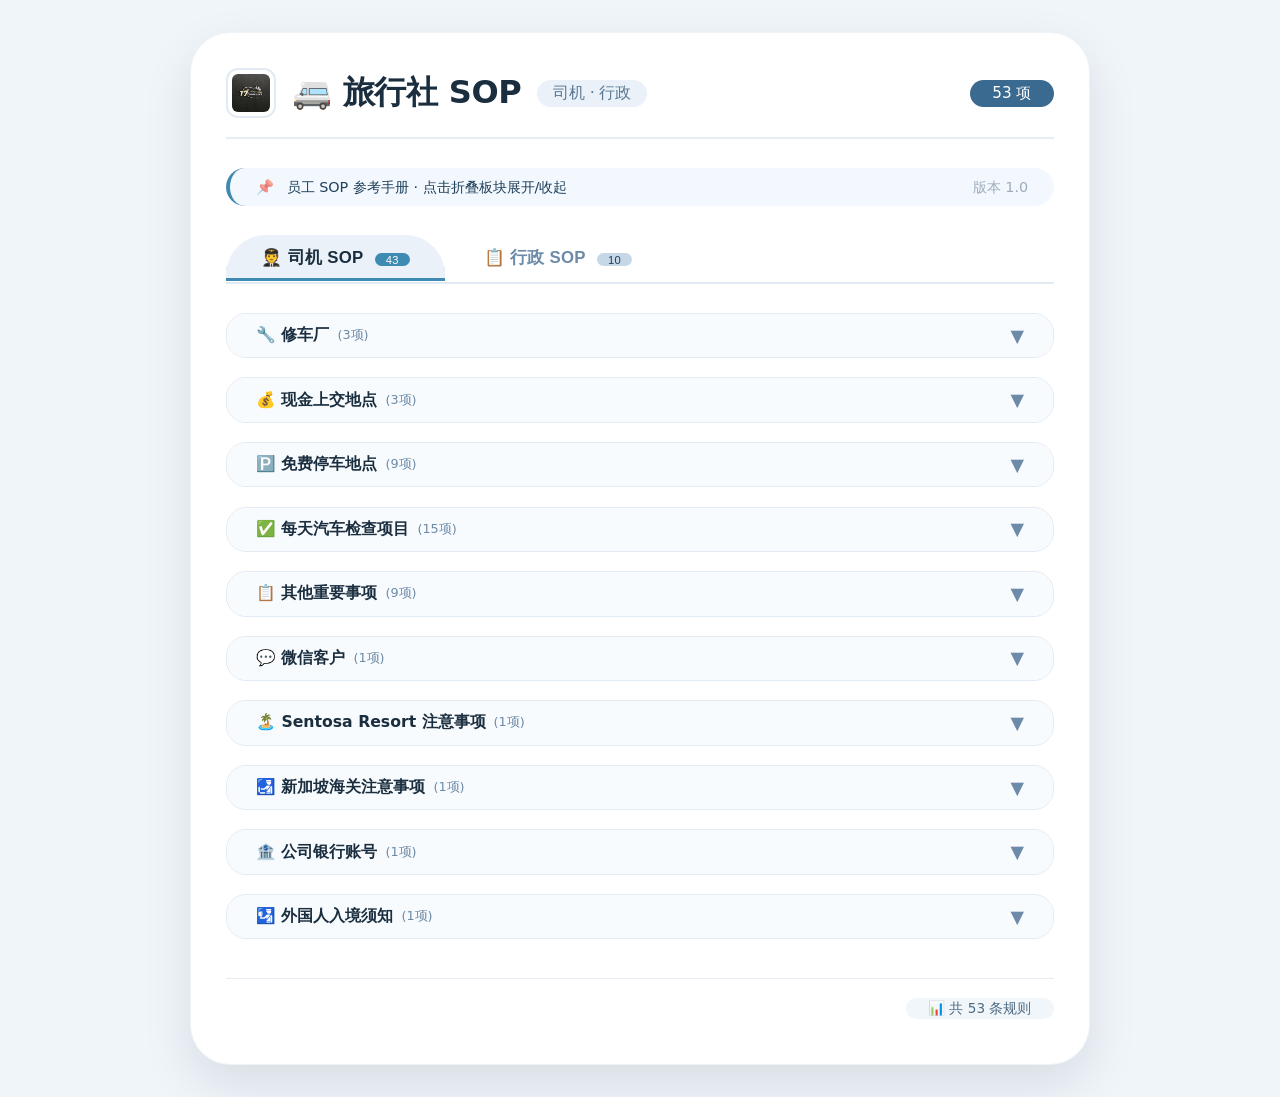
==== index.html @ df5f3085 "Add files via upload" ====
<!DOCTYPE html>
<html lang="zh">
<head>
    <meta charset="UTF-8" />
    <meta name="viewport" content="width=device-width, initial-scale=1.0" />
    <title>旅行社 SOP · 司机 & 行政</title>
    <!-- ===== 公司 Logo 作为 Favicon ===== -->
    <link rel="icon" href="./logo.jpg" type="image/jpeg" />
    <link rel="shortcut icon" href="./logo.jpg" type="image/jpeg" />
    <style>
        * {
            margin: 0;
            padding: 0;
            box-sizing: border-box;
        }

        body {
            font-family: 'Segoe UI', Roboto, system-ui, -apple-system, sans-serif;
            background: #f0f5fa;
            min-height: 100vh;
            padding: 2rem 1rem;
            display: flex;
            flex-direction: column;
            align-items: center;
        }

        .sop-container {
            max-width: 900px;
            width: 100%;
            background: #ffffff;
            border-radius: 40px;
            box-shadow: 0 20px 50px rgba(0, 20, 40, 0.10);
            padding: 2.2rem 2.2rem 2.8rem;
            border: 1px solid rgba(200, 215, 230, 0.3);
        }

        .sop-header {
            display: flex;
            align-items: center;
            justify-content: space-between;
            flex-wrap: wrap;
            gap: 1rem;
            margin-bottom: 1.8rem;
            border-bottom: 2px solid #e6edf4;
            padding-bottom: 1.2rem;
        }

        .sop-header-left {
            display: flex;
            align-items: center;
            gap: 1rem;
        }

        .sop-header-left .logo-img {
            width: 50px;
            height: 50px;
            object-fit: contain;
            border-radius: 12px;
            border: 2px solid #e2ebf3;
            background: white;
            padding: 4px;
            flex-shrink: 0;
        }

        .sop-header h1 {
            font-size: 2rem;
            font-weight: 600;
            color: #1a2e3f;
            letter-spacing: -0.3px;
            display: flex;
            align-items: center;
            gap: 0.6rem;
        }

        .sop-header h1 small {
            font-size: 1rem;
            font-weight: 400;
            color: #5b7a94;
            background: #eaf1f8;
            padding: 0.2rem 1rem;
            border-radius: 40px;
            margin-left: 0.4rem;
        }

        .badge-count {
            background: #1a2e3f;
            color: white;
            font-size: 0.95rem;
            font-weight: 500;
            padding: 0.2rem 1.4rem;
            border-radius: 60px;
            background: #3a6a8f;
            white-space: nowrap;
        }

        .sop-intro {
            background: #f3f8fe;
            border-radius: 20px;
            padding: 0.6rem 1.6rem;
            margin-bottom: 1.8rem;
            color: #1f405b;
            font-size: 0.9rem;
            display: flex;
            align-items: center;
            gap: 0.8rem;
            flex-wrap: wrap;
            border-left: 4px solid #3f8ab3;
        }
        .sop-intro span { opacity: 0.6; }

        .tab-bar {
            display: flex;
            gap: 0.2rem;
            margin-bottom: 1.8rem;
            border-bottom: 2px solid #e2ebf3;
            padding-bottom: 0.1rem;
        }

        .tab-btn {
            padding: 0.7rem 2.2rem;
            font-size: 1.05rem;
            font-weight: 600;
            border: none;
            background: transparent;
            color: #6d8aa8;
            cursor: pointer;
            border-radius: 40px 40px 0 0;
            transition: all 0.15s;
            position: relative;
            letter-spacing: 0.3px;
        }

        .tab-btn:hover {
            background: #eaf1f8;
            color: #1a2e3f;
        }

        .tab-btn.active {
            color: #1a2e3f;
            background: #eaf1f8;
            box-shadow: inset 0 -3px 0 #3f8ab3;
        }

        .tab-btn .tab-count {
            background: #c6d8e8;
            color: #1f405b;
            font-size: 0.7rem;
            padding: 0.05rem 0.7rem;
            border-radius: 40px;
            margin-left: 0.4rem;
            font-weight: 500;
        }

        .tab-btn.active .tab-count {
            background: #3f8ab3;
            color: white;
        }

        .tab-content {
            display: block;
            transition: opacity 0.2s ease;
        }

        .tab-content.hidden {
            display: none;
        }

        .task-list {
            list-style: none;
            display: flex;
            flex-direction: column;
            gap: 0.6rem;
        }

        .task-item {
            background: white;
            border-radius: 60px;
            padding: 0.7rem 1.8rem;
            display: flex;
            align-items: center;
            border: 1px solid #e2ebf3;
            transition: all 0.12s;
            box-shadow: 0 1px 4px rgba(0,0,0,0.01);
        }

        .task-item:hover {
            border-color: #b8d0e3;
            background: #fafcff;
            box-shadow: 0 4px 12px rgba(40, 80, 120, 0.04);
        }

        .task-text {
            flex: 1;
            font-size: 0.95rem;
            color: #1c3142;
            word-break: break-word;
            line-height: 1.6;
            font-family: inherit;
        }

        .task-text a {
            color: #1a2e3f;
            text-decoration: none;
            font-weight: 500;
            background: #eaf1f8;
            padding: 0.05rem 0.8rem;
            border-radius: 40px;
            display: inline-block;
            transition: background 0.15s;
        }

        .task-text a:hover {
            background: #d4e2f0;
            text-decoration: underline;
            color: #3f8ab3;
        }

        /* ===== 可折叠板块 ===== */
        .collapse-section {
            border: 1px solid #e2ebf3;
            border-radius: 20px;
            margin-bottom: 0.6rem;
            background: white;
            overflow: hidden;
            transition: all 0.2s;
        }

        .collapse-section:hover {
            border-color: #b8d0e3;
        }

        .collapse-header {
            padding: 0.7rem 1.8rem;
            background: #f8fbfe;
            cursor: pointer;
            display: flex;
            align-items: center;
            justify-content: space-between;
            user-select: none;
            transition: background 0.15s;
            border-radius: 20px;
        }

        .collapse-header:hover {
            background: #eef4f9;
        }

        .collapse-header .title {
            font-weight: 600;
            font-size: 0.98rem;
            color: #1a2e3f;
            display: flex;
            align-items: center;
            gap: 0.5rem;
        }

        .collapse-header .arrow {
            font-size: 1.1rem;
            color: #6d8aa8;
            transition: transform 0.25s ease;
            font-weight: 300;
        }

        .collapse-header .arrow.open {
            transform: rotate(180deg);
        }

        .collapse-body {
            padding: 0.3rem 0.5rem 0.8rem 0.5rem;
            background: white;
            transition: all 0.25s ease;
            display: none;
        }

        .collapse-body.open {
            display: block;
        }

        .collapse-body .task-item {
            border-radius: 40px;
            margin: 0.2rem 0.6rem;
            padding: 0.6rem 1.4rem;
            border-color: #eaf1f8;
            background: #fafcff;
            flex-direction: column;
            align-items: flex-start;
            gap: 0.15rem;
        }

        .collapse-body .task-item:hover {
            background: #f3f8fe;
            border-color: #c6d8e8;
        }

        .collapse-body .task-item .task-text {
            font-size: 0.92rem;
            line-height: 1.6;
        }

        .collapse-body .task-item .task-text .ws-line {
            display: block;
            padding: 0.05rem 0;
        }

        .collapse-body .task-item .task-text .ws-line a {
            color: #1a2e3f;
            text-decoration: none;
            font-weight: 500;
            background: #eaf1f8;
            padding: 0.05rem 0.8rem;
            border-radius: 40px;
            display: inline-block;
            transition: background 0.15s;
        }

        .collapse-body .task-item .task-text .ws-line a:hover {
            background: #d4e2f0;
            text-decoration: underline;
            color: #3f8ab3;
        }

        .collapse-body .task-item .task-text .ws-line.phone a {
            background: #eaf1f8;
        }

        .collapse-body .task-item .task-text .ws-line.address a {
            background: #e6f0fa;
        }

        .collapse-body .task-item .task-text .ws-line.label {
            font-weight: 600;
            color: #1a2e3f;
            margin-top: 0.1rem;
        }

        .collapse-body .task-item .task-text .ws-line.label .ws-icon {
            margin-right: 0.3rem;
        }

        .collapse-body .task-item .task-text .ws-line.tag {
            display: inline-block;
            font-size: 0.72rem;
            font-weight: 600;
            padding: 0.05rem 0.8rem;
            border-radius: 40px;
            margin-top: 0.1rem;
        }

        .collapse-body .task-item .task-text .ws-line.tag.free {
            background: #d4edda;
            color: #155724;
        }

        .collapse-body .task-item .task-text .ws-line.tag.toilet {
            background: #cce5ff;
            color: #004085;
        }

        .collapse-body .task-item .task-text .ws-line.check-item {
            padding-left: 0.3rem;
            color: #1a2e3f;
        }

        .collapse-body .task-item .task-text .ws-line.check-item .check-icon {
            margin-right: 0.4rem;
        }

        .collapse-body .task-item .task-text .ws-line.important {
            color: #c0392b;
            font-weight: 600;
        }

        /* ===== 图片网格样式 ===== */
        .image-grid {
            display: flex;
            gap: 1rem;
            flex-wrap: wrap;
            margin-top: 0.3rem;
            justify-content: flex-start;
        }

        .image-item {
            display: flex;
            flex-direction: column;
            align-items: center;
            gap: 0.2rem;
        }

        .image-item .image-label {
            font-size: 0.7rem;
            font-weight: 500;
            color: #4f6b81;
            background: #eaf1f8;
            padding: 0.05rem 0.8rem;
            border-radius: 40px;
        }

        .image-item img {
            width: 120px;
            height: 120px;
            object-fit: contain;
            border-radius: 16px;
            border: 2px solid #e2ebf3;
            cursor: pointer;
            transition: transform 0.15s, box-shadow 0.15s;
            background: white;
            padding: 6px;
        }

        .image-item img:hover {
            transform: scale(1.04);
            box-shadow: 0 6px 20px rgba(0,0,0,0.10);
        }

        /* ===== 图片放大模态框 ===== */
        .modal-overlay {
            display: none;
            position: fixed;
            top: 0;
            left: 0;
            width: 100%;
            height: 100%;
            background: rgba(0, 0, 0, 0.8);
            z-index: 9999;
            justify-content: center;
            align-items: center;
            cursor: pointer;
            padding: 2rem;
        }

        .modal-overlay.active {
            display: flex;
        }

        .modal-overlay img {
            max-width: 90%;
            max-height: 90%;
            object-fit: contain;
            border-radius: 20px;
            box-shadow: 0 20px 60px rgba(0,0,0,0.5);
            background: white;
            padding: 12px;
        }

        .empty-message {
            text-align: center;
            color: #8da3b8;
            padding: 2.2rem 0.5rem;
            font-size: 0.95rem;
            background: rgba(220, 235, 248, 0.15);
            border-radius: 60px;
            border: 1px dashed #c2d6e8;
        }

        .footer-actions {
            display: flex;
            justify-content: flex-end;
            align-items: center;
            margin-top: 1.8rem;
            padding-top: 1.2rem;
            border-top: 1px solid #e6edf4;
            flex-wrap: wrap;
            gap: 0.6rem;
        }

        .footer-actions .info {
            font-size: 0.85rem;
            color: #4f6b81;
            background: #f1f6fb;
            padding: 0.1rem 1.4rem;
            border-radius: 40px;
        }

        @media (max-width: 600px) {
            .sop-container { padding: 1.5rem 1rem; }
            .sop-header h1 { font-size: 1.5rem; }
            .sop-header-left .logo-img { width: 40px; height: 40px; }
            .tab-btn { padding: 0.5rem 1.2rem; font-size: 0.95rem; }
            .task-item { padding: 0.7rem 1.2rem; }
            .collapse-header { padding: 0.6rem 1.2rem; }
            .collapse-body .task-item { margin: 0.2rem 0.3rem; padding: 0.6rem 1rem; }
            .collapse-body .task-item .task-text .ws-line a {
                padding: 0.05rem 0.5rem;
                font-size: 0.85rem;
            }
            .image-item img {
                width: 90px;
                height: 90px;
            }
            .image-grid {
                gap: 0.6rem;
            }
        }
    </style>
</head>
<body>

<div class="sop-container">
    <div class="sop-header">
        <div class="sop-header-left">
            <!-- ===== 页面内 Logo ===== -->
            <img src="./logo.jpg" alt="公司Logo" class="logo-img" />
            <h1>
                🚐 旅行社 SOP
                <small>司机 · 行政</small>
            </h1>
        </div>
        <span class="badge-count" id="totalCount">0 项</span>
    </div>

    <div class="sop-intro">
        <span>📌</span> 员工 SOP 参考手册 · 点击折叠板块展开/收起
        <span style="margin-left:auto; opacity:0.4;">版本 1.0</span>
    </div>

    <div class="tab-bar">
        <button class="tab-btn active" data-tab="driver" id="tabDriver">
            🧑‍✈️ 司机 SOP
            <span class="tab-count" id="driverCount">0</span>
        </button>
        <button class="tab-btn" data-tab="admin" id="tabAdmin">
            📋 行政 SOP
            <span class="tab-count" id="adminCount">0</span>
        </button>
    </div>

    <div id="driverTab" class="tab-content">
        <ul class="task-list" id="driverList"></ul>
    </div>

    <div id="adminTab" class="tab-content hidden">
        <ul class="task-list" id="adminList"></ul>
    </div>

    <div class="footer-actions">
        <div class="info" id="progressInfo">📊 共 0 条规则</div>
    </div>
</div>

<!-- ===== 图片放大模态框 ===== -->
<div class="modal-overlay" id="imageModal">
    <img id="modalImage" src="" alt="放大查看" />
</div>

<script>
    (function() {
        "use strict";

        // ============================================================
        // 图片路径配置 - 使用 ./ 引用同目录文件
        // ============================================================
        const IMAGE_BASE_PATH = './';

        // ============================================================
        // 司机 SOP 数据
        // ============================================================

        const workshopData = [
            {
                name: "Workshop 1",
                phone: "https://wa.me/60187858789",
                phoneLabel: "杰",
                address: "68, Jalan Bakawali 52",
                addressMap: "https://www.google.com/maps/search/?api=1&query=68+Jalan+Bakawali+52+Johor+Malaysia",
                notes: "过去前打给他，跟他说你的车要弄什么（黑油/牙油/其他问题），看几点要过去，跟他通知就行"
            },
            {
                name: "Workshop 2",
                phone: "https://wa.me/60127008548",
                phoneLabel: "",
                address: "No 6, Jalan Bakawali 37, Taman Johor Jaya 81100",
                addressMap: "https://www.google.com/maps/search/?api=1&query=6+Jalan+Bakawali+37+Taman+Johor+Jaya+81100+Malaysia",
                notes: "钱他会对我收，如果不是很贵的直接弄就可以了，如果是贵的东西，打电话问我一下"
            },
            {
                name: "Workshop 3",
                phone: "https://wa.me/60167231217",
                phoneLabel: "",
                address: "No 1, Jalan Anggerik 36, Taman Johor Jaya",
                addressMap: "https://www.google.com/maps/search/?api=1&query=1+Jalan+Anggerik+36+Taman+Johor+Jaya+Malaysia",
                notes: "周日休息 · 9am-6pm · 4.30pm之前要放车过去"
            }
        ];

        const cashDropData = [
            {
                name: "Austin 家",
                address: "26, Jalan Austin Height 5/24",
                addressMap: "https://www.google.com/maps/search/?api=1&query=26+Jalan+Austin+Height+5/24+Johor+Malaysia",
                notes: "开门把钱塞进去家里门缝内，告诉我有多少钱"
            },
            {
                name: "坡地家",
                address: "2, Jalan Leban, Taman Melodies",
                addressMap: "https://www.google.com/maps/search/?api=1&query=2+Jalan+Leban+Taman+Melodies+Johor+Malaysia",
                notes: "不要门铃，我孩子有时候在睡觉，直接放进去信箱就行，记得推进去里面"
            },
            {
                name: "Horizon Hill 家",
                address: "24, Jalan Maya 3/5, Horizon Hill, 79100 Iskandar Puteri",
                addressMap: "https://www.google.com/maps/search/?api=1&query=24+Jalan+Maya+3/5+Horizon+Hill+Iskandar+Puteri+Malaysia",
                notes: "直接放进去信箱就行"
            }
        ];

        const parkingData = [
            { name: "Woodland", address: "Half Price Holdings, 5A Woodlands Centre Rd, Singapore 731005", addressMap: "https://www.google.com/maps/search/?api=1&query=Half+Price+Holdings+5A+Woodlands+Centre+Rd+Singapore", type: "free" },
            { name: "Changi", address: "Changi North Cres, Singapore 49", addressMap: "https://www.google.com/maps/search/?api=1&query=Changi+North+Cres+Singapore", type: "free" },
            { name: "Changi", address: "CHARGE+, 60 Tampines North Dr 2, Singapore 528764", addressMap: "https://www.google.com/maps/search/?api=1&query=60+Tampines+North+Dr+2+Singapore", type: "free" },
            { name: "Jurong Area", address: "Pusara Aman Mosque", addressMap: "https://www.google.com/maps/search/?api=1&query=Pusara+Aman+Mosque+Singapore", type: "toilet" },
            { name: "Jurong Area", address: "SELETAR CLUB ROAD", addressMap: "https://www.google.com/maps/search/?api=1&query=Seletar+Club+Road+Singapore", type: "toilet" },
            { name: "Jurong Area", address: "EDWARDS LIFESCIENCES", addressMap: "https://www.google.com/maps/search/?api=1&query=Edwards+Lifesciences+Singapore", type: "toilet" },
            { name: "Jurong Area", address: "GIANT HYPERMART TAMPINES", addressMap: "https://www.google.com/maps/search/?api=1&query=Giant+Hypermart+Tampines+Singapore", type: "toilet" },
            { name: "Jurong Area", address: "EAST COAST PARK", addressMap: "https://www.google.com/maps/search/?api=1&query=East+Coast+Park+Singapore", type: "toilet" },
            { name: "Jurong Area", address: "KENT RIDGE PARK", addressMap: "https://www.google.com/maps/search/?api=1&query=Kent+Ridge+Park+Singapore", type: "toilet" }
        ];

        const dailyCheckItems = [
            "🌡️ 等车温度热了才走",
            "💧 检查 Tangki 水，记得每天加",
            "🛢️ 检查黑油够不够",
            "🌀 检查风扇有没有在转",
            "💨 检查 Tayar 风够吗",
            "🧽 洗车（三天一次，或严重肮脏必须清洗）",
            "🔧 检查 Spare Tayar 有没有风",
            "🔍 检查 Tayar 有没有中钉 / 花纹够不够",
            "👖 长裤包鞋一定要有，包鞋可以放车上",
            "👔 载顾客一定要穿包鞋长裤",
            "🧹 车子麻烦保持干净",
            "🚗 车跑太久了，不要马上拿车去洗，给车休息15分钟才去洗",
            "🚪 驾什么车都好都要帮顾客开关门，这个是我们的工作",
            "💳 检查 Autopass 卡是不是车牌号码有写上去",
            "📵 载的顾客不要跟顾客拿号码，也不要给顾客我的号码"
        ];

        const otherImportantItems = [
            "⛽ 如果车剩下半桶油，出来后就要马上在JB打油了才进去。如果你在SG打油，打SGD10只能Claim RM10（尽量不要载着顾客去打油，打好油才去接客）",
            "📸 拿车的时候，录一圈车视频跟只需要拍哪里有伤就可以了，没拍到的刚好伤到会直接Claim上一个司机❗️",
            "🚫 如果顾客在车上要订车还是问你价格，叫他联系回老板，你说你只是负责载人，价格方面不清楚。最近很多老板会叫自己的家人来用车然后来问司机价格，如果发现抢别人顾客或者我们的顾客，我将扣除所有工钱！",
            "🚗 普通路跑40-60，Highway 80-130，有超过的，真的没车情况下可以到140。我会注意看，到时候不要说没有提醒你们。如果有心要做的就跟着照做，我也不会去打扰你们做工。如果觉得不适应，提早2个礼拜通知就可以了，不会强留。麻烦大家互相配合下👍👍👍👍",
            "💰 如果要跟顾客收钱，记得在要到顾客家5分钟前的路上就跟顾客收钱，不要等到到顾客家了才收。如果顾客要转账记得不需要给顾客户口，你可以直接问顾客老板或者订车的人有给你吗，如果没有你才给我们的户口。切记❗️❗️❗️",
            "💵 大家最好的话是收Cash。如果不用收钱的单，顾客要转账肯定是转给老板户口（Agent）",
            "📞 顾客要给你钱才打给我们 @所有人",
            "📹 录视频拍照发去公司群就行，然后告诉我们有多少钱就行",
            "🛂 遇到JPJ Tuas报Kota Tinggi，可以打电话 <a href='https://wa.me/601137135219' target='_blank'>011-3713 5219</a> 跟他说你的车牌"
        ];

        // ============================================================
        // 微信客户数据
        // ============================================================
        const wechatItems = [
            "💬 如果你们有接到中国客 在微信群里 该怎么做",
            "📌 不需要写然后东西 除非有突发状况",
            "📌 不然的话 像他们这样写就行了"
        ];

        const wechatImages = [
            { file: IMAGE_BASE_PATH + "weixin1.jpg", label: "微信示例 1" },
            { file: IMAGE_BASE_PATH + "weixin2.jpg", label: "微信示例 2" }
        ];

        // ============================================================
        // Sentosa Resort 注意事项
        // ============================================================
        const sentosaItems = [
            "🏝️ 如果你们进岛SG Sentosa接客，你们会经过类似Toll的地方，跟顾客要求拿酒店信息或者照片里面这样的Code就不要用Autopass卡付费",
            "💰 很贵Autopass每次要SGD6好像，所以尽量跟顾客拿上面的照片其中一个东西"
        ];

        const sentosaImages = [
            { file: IMAGE_BASE_PATH + "sentosa1.jpg", label: "Sentosa 示例 1" },
            { file: IMAGE_BASE_PATH + "sentosa2.jpg", label: "Sentosa 示例 2" }
        ];

        // ============================================================
        // 新加坡海关注意事项
        // ============================================================
        const customsItems = [
            "🛃 SG OFFICE 如果来到这里 代表顾客护照有问题 或者你的车将被检查",
            "🚫 如果你的autopass卡显示error或者路税到期了需要renew 需要过来这里",
            "✅ 走到这个镜子里面就是autopass office了"
        ];

        const customsImages = [
            { file: IMAGE_BASE_PATH + "check1.jpg", label: "SG Office" },
            { file: IMAGE_BASE_PATH + "custom1.jpg", label: "Custom 1" },
            { file: IMAGE_BASE_PATH + "custom2.jpg", label: "Custom 2" },
            { file: IMAGE_BASE_PATH + "custom3.jpg", label: "Custom 3" },
            { file: IMAGE_BASE_PATH + "office.jpg", label: "Autopass Office" }
        ];

        // ============================================================
        // 行政 SOP 数据 (10条规则)
        // ============================================================
        const adminSOP = [
            "📅 每个拜一 2pm 准时 问全部司机 叫司机拍照镜子上的粘纸全部拍照/meter表拍照 检查司机黑油牙油等等 是不是全部到期了 是的话 给阿杰店的地址 tayar到了给tayar店的地址",
            "🧼 留意司机是不是都有拿车去洗 大概2-3天时间 一次 晚班留意 12am",
            "⏰ 打开GPS set好闹钟 全部司机下一张单来得及吗 看司机到哪里了 司机起床了吗 比如11am的单 9am set闹钟 看他起来了吗 10am set闹钟 看他出发了吗 10.30am set 看他是不是在路上了 随时followup 如果来不及 马上丢群 丢群找不到车 再跟agent联系好 说会迟有在群里找车了 找不到 你只需要帮公司丢司机来不及的单或者换单或者给回认识的人单\n\n司机如果接的单 是sg to jb 10am 司机在jb的话 如果没单的情况下 你需要提前2个小时 就是8am 让他起床准备 准备到来差不多8.30am 8.45am必须已经从家里出发去sg 如果司机是在sg的 你只需要让他提前一个小时起来 就是9am 让他起来了通知你",
            "🚗 司机载到顾客了 看司机有没有在群里说 接了或者写P 需要通知agent说上车了 下车了需要看有没有收钱司机 下车了需要写 下车了或者D 然后旁边多少钱 下完后马上跟agent说下车了 然后收钱对账 （有些agent是一个月）1-2个罢了 其他的全部当下对账收钱转账 如果没有的话就放着就行",
            "🔄 交换司机 在公司群里通知就行 跟下一个司机拿电话号码11pm-1am交换 跟司机拿地址还有联系方式 发在群里 确保司机身上的钱已经交给下个司机或者已经交过来我的家 确保autopass Tng/油/洗好车给下一位司机了 才交换 避免下位司机赶着去载客 没空去打油进autopass那些",
            "⚠️ 如果只是one way 你抢到这个单了 是acc单的话 你需要询问我看看这个agent或者这个人会不会欠钱才接 不然之后如果收不到钱 这个钱需要对你",
            "📋 订单 前后最少相隔2.5小时 比如 Jb to sg 5am 只能接7.30am后的sg to jb 远途的话 需要看gps 然后+多2个小时 大日子/看假期需要相隔3个小时 司机已经到了sg你就可以收早一点的",
            "📤 订单多出来的 拿来换自己需要的时间 普通天通常都是提前一天换就行 换2次 换不到就丢 丢给一些经常有给你订单的人 如果没有的话给第一个就行 大日子 比如说你看到群里1-2个人都在开始丢这个日期或者时间 你就需要提早2-3天丢了 如果是几个小时前的你也要注意 你这个时间还有单就要丢了 优先换你要的订单 然后再丢去群里 先丢微信 再丢whatsapp whatsapp群需要写价格",
            "📝 订单一定要进去表格 这样我们才知道 需要进2边 我们会核对所有资料",
            "🆓 拜2/拜3 所有车不开pass freepass后跑 除了学校假期或者放假 只有MBCC我们也没有接\n\nFree Pass就是我们进sg不需要给sgd35\n\n时间是5pm-2am 拜一到拜五 不需要给sgd35\n\n如果2am-5pm之间是需要给一个sgd35的\n\n除非假期 我会跟你说 12pm后freepass 就是12pm-2am之间不需要给sgd35\n\n或者holiday/跟拜6礼拜是全天 不需要给sgd35"
        ];

        // ============================================================
        // 外国人入境须知 (mdac 小写)
        // ============================================================
        const mdacContent = [
            "⚠️ 请所有人注意以下事项⚠️",
            "凡事所有不是马来西亚人要入境马来西亚者，从12月7日开始必须填写入境白卡。",
            "大家可以到 Google Search Malaysia Digital Arrival Card 简称 mdac。",
            "你们可以通知你们的顾客在出国的3天里先将个人资料一一填写进去后，直接按Submit。",
            "请顾客将图片截图起来，以备保存以防万一他们在通关时面临什么问题。"
        ];

        const mdacImages = [
            IMAGE_BASE_PATH + "MDAC1.jpg",
            IMAGE_BASE_PATH + "MDAC2.jpg",
            IMAGE_BASE_PATH + "MDAC3.jpg",
            IMAGE_BASE_PATH + "MDAC4.jpg",
            IMAGE_BASE_PATH + "MDAC5.jpg",
            IMAGE_BASE_PATH + "MDAC6.jpg"
        ];

        // ============================================================
        // 公司银行账号
        // ============================================================
        const bankDetails = {
            bank: "Touch N Go",
            beneficiary: "TEO GUAN KOK",
            account: "121821365832",
            phoneTransfer: "0164137585",
            note: "记得截图单据发给我们哦🧾"
        };

        const qrImages = [
            { file: IMAGE_BASE_PATH + "duitnow.jpg", label: "DuitNow" },
            { file: IMAGE_BASE_PATH + "tng.jpg", label: "Touch N Go" },
            { file: IMAGE_BASE_PATH + "zhifubao.jpg", label: "支付宝" }
        ];

        // ============================================================
        // DOM 引用
        // ============================================================
        const driverList = document.getElementById('driverList');
        const adminList = document.getElementById('adminList');
        const driverCount = document.getElementById('driverCount');
        const adminCount = document.getElementById('adminCount');
        const totalCount = document.getElementById('totalCount');
        const progressInfo = document.getElementById('progressInfo');

        const tabDriver = document.getElementById('tabDriver');
        const tabAdmin = document.getElementById('tabAdmin');
        const driverTab = document.getElementById('driverTab');
        const adminTab = document.getElementById('adminTab');

        const modal = document.getElementById('imageModal');
        const modalImg = document.getElementById('modalImage');

        // ============================================================
        // 辅助函数
        // ============================================================
        function updateStats() {
            const driverTotal = workshopData.length + cashDropData.length + parkingData.length + dailyCheckItems.length + otherImportantItems.length + 1 + 1 + 1 + 1;
            const adminTotal = adminSOP.length;
            const total = driverTotal + adminTotal;
            driverCount.textContent = driverTotal;
            adminCount.textContent = adminTotal;
            totalCount.textContent = `${total} 项`;
            progressInfo.textContent = `📊 共 ${total} 条规则`;
        }

        // ============================================================
        // 司机 SOP 渲染函数
        // ============================================================
        function generateWorkshopHTML(ws) {
            let html = '';
            html += `<span class="ws-line label"><span class="ws-icon">🔧</span> ${ws.name}</span>`;
            let phoneDisplay = ws.phoneLabel ? `${ws.phoneLabel} · ` : '';
            html += `<span class="ws-line phone">📞 ${phoneDisplay}<a href="${ws.phone}" target="_blank">${ws.phone.replace('https://wa.me/', '')}</a></span>`;
            html += `<span class="ws-line address">📍 <a href="${ws.addressMap}" target="_blank">${ws.address}</a></span>`;
            if (ws.notes) {
                html += `<span class="ws-line" style="color:#4f6b81;font-size:0.88rem;">📌 ${ws.notes}</span>`;
            }
            return html;
        }

        function generateCashDropHTML(cd) {
            let html = '';
            html += `<span class="ws-line label"><span class="ws-icon">🏠</span> ${cd.name}</span>`;
            html += `<span class="ws-line address">📍 <a href="${cd.addressMap}" target="_blank">${cd.address}</a></span>`;
            if (cd.notes) {
                html += `<span class="ws-line" style="color:#4f6b81;font-size:0.88rem;">📌 ${cd.notes}</span>`;
            }
            return html;
        }

        function generateParkingHTML(p) {
            let html = '';
            html += `<span class="ws-line label"><span class="ws-icon">🅿️</span> ${p.name}</span>`;
            if (p.type === 'free') {
                html += `<span class="ws-line tag free">🆓 免费停车</span>`;
            } else if (p.type === 'toilet') {
                html += `<span class="ws-line tag toilet">🆓 免费停车 + 🚻 附近有厕所</span>`;
            }
            html += `<span class="ws-line address">📍 <a href="${p.addressMap}" target="_blank">${p.address}</a></span>`;
            return html;
        }

        function generateDailyCheckHTML(item) {
            return `<span class="ws-line check-item"><span class="check-icon">☑️</span> ${item}</span>`;
        }

        function generateOtherImportantHTML(item) {
            return `<span class="ws-line check-item"><span class="check-icon">📌</span> ${item}</span>`;
        }

        function generateWechatHTML(item) {
            return `<span class="ws-line check-item"><span class="check-icon">💬</span> ${item}</span>`;
        }

        function generateSentosaHTML(item) {
            return `<span class="ws-line check-item"><span class="check-icon">🏝️</span> ${item}</span>`;
        }

        function generateCustomsHTML(item) {
            return `<span class="ws-line check-item"><span class="check-icon">🛃</span> ${item}</span>`;
        }

        function getErrorSVG() {
            return `data:image/svg+xml,%3Csvg xmlns='http://www.w3.org/2000/svg' width='200' height='200'%3E%3Crect width='200' height='200' fill='%23fce4e4'/%3E%3Ctext x='50%25' y='50%25' text-anchor='middle' dy='.3em' fill='%23c0392b' font-size='14' font-weight='bold' font-family='sans-serif'%3E图片加载失败%3C/text%3E%3C/svg%3E`;
        }

        function generateImagesHTML(images) {
            let html = `<div class="image-grid">`;
            for (const img of images) {
                const errorImg = getErrorSVG();
                html += `
                    <div class="image-item">
                        <span class="image-label">${img.label}</span>
                        <img src="${img.file}"
                             data-src="${img.file}"
                             alt="${img.label}"
                             onclick="openModal(this)"
                             onerror="this.src='${errorImg}'" />
                    </div>
                `;
            }
            html += `</div>`;
            return html;
        }

        function generateBankHTML() {
            let html = '';
            html += `<span class="ws-line label"><span class="ws-icon">🏦</span> 银行：${bankDetails.bank}</span>`;
            html += `<span class="ws-line">👤 收款人：${bankDetails.beneficiary}</span>`;
            html += `<span class="ws-line">💳 TNG账号：${bankDetails.account}</span>`;
            html += `<span class="ws-line">📱 手机号转账：${bankDetails.phoneTransfer}</span>`;
            html += `<span class="ws-line" style="color:#4f6b81;font-size:0.88rem;">📌 ${bankDetails.note}</span>`;

            html += `<div class="image-grid">`;
            for (const qr of qrImages) {
                const errorImg = getErrorSVG();
                html += `
                    <div class="image-item">
                        <span class="image-label">${qr.label}</span>
                        <img src="${qr.file}"
                             data-src="${qr.file}"
                             alt="${qr.label} QR Code"
                             onclick="openModal(this)"
                             onerror="this.src='${errorImg}'" />
                    </div>
                `;
            }
            html += `</div>`;
            return html;
        }

        function generateMDACHTML() {
            let html = '';
            for (const line of mdacContent) {
                const isImportant = line.includes('⚠️');
                html += `<span class="ws-line ${isImportant ? 'important' : ''}">${line}</span>`;
            }
            html += `<div class="image-grid">`;
            for (let i = 0; i < mdacImages.length; i++) {
                const imgFile = mdacImages[i];
                const label = `步骤 ${i+1}`;
                const errorImg = getErrorSVG();
                html += `
                    <div class="image-item">
                        <span class="image-label">${label}</span>
                        <img src="${imgFile}"
                             data-src="${imgFile}"
                             alt="mdac 步骤 ${i+1}"
                             onclick="openModal(this)"
                             onerror="this.src='${errorImg}'" />
                    </div>
                `;
            }
            html += `</div>`;
            return html;
        }

        function createCollapseSection(title, icon, count, items, renderFn) {
            const section = document.createElement('li');
            section.className = 'collapse-section';
            section.style.listStyle = 'none';

            const header = document.createElement('div');
            header.className = 'collapse-header';
            header.innerHTML = `
                <span class="title">${icon} ${title} <span style="font-weight:400;color:#6d8aa8;font-size:0.8rem;">(${count}项)</span></span>
                <span class="arrow">▼</span>
            `;

            const body = document.createElement('div');
            body.className = 'collapse-body';

            for (let i = 0; i < items.length; i++) {
                const item = document.createElement('div');
                item.className = 'task-item';
                const textSpan = document.createElement('span');
                textSpan.className = 'task-text';
                textSpan.innerHTML = renderFn(items[i]);
                item.appendChild(textSpan);
                body.appendChild(item);
            }

            header.addEventListener('click', function() {
                const isOpen = body.classList.toggle('open');
                header.querySelector('.arrow').classList.toggle('open', isOpen);
            });

            section.appendChild(header);
            section.appendChild(body);
            return section;
        }

        // 带图片的折叠板块
        function createImageCollapseSection(title, icon, items, images, renderFn) {
            const section = document.createElement('li');
            section.className = 'collapse-section';
            section.style.listStyle = 'none';

            const header = document.createElement('div');
            header.className = 'collapse-header';
            header.innerHTML = `
                <span class="title">${icon} ${title} <span style="font-weight:400;color:#6d8aa8;font-size:0.8rem;">(1项)</span></span>
                <span class="arrow">▼</span>
            `;

            const body = document.createElement('div');
            body.className = 'collapse-body';

            for (const item of items) {
                const itemDiv = document.createElement('div');
                itemDiv.className = 'task-item';
                const textSpan = document.createElement('span');
                textSpan.className = 'task-text';
                textSpan.innerHTML = renderFn(item);
                itemDiv.appendChild(textSpan);
                body.appendChild(itemDiv);
            }

            const imgDiv = document.createElement('div');
            imgDiv.className = 'task-item';
            const imgSpan = document.createElement('span');
            imgSpan.className = 'task-text';
            imgSpan.innerHTML = generateImagesHTML(images);
            imgDiv.appendChild(imgSpan);
            body.appendChild(imgDiv);

            header.addEventListener('click', function() {
                const isOpen = body.classList.toggle('open');
                header.querySelector('.arrow').classList.toggle('open', isOpen);
            });

            section.appendChild(header);
            section.appendChild(body);
            return section;
        }

        // 银行账号折叠板块
        function createBankSection() {
            const section = document.createElement('li');
            section.className = 'collapse-section';
            section.style.listStyle = 'none';

            const header = document.createElement('div');
            header.className = 'collapse-header';
            header.innerHTML = `
                <span class="title">🏦 公司银行账号 <span style="font-weight:400;color:#6d8aa8;font-size:0.8rem;">(1项)</span></span>
                <span class="arrow">▼</span>
            `;

            const body = document.createElement('div');
            body.className = 'collapse-body';

            const item = document.createElement('div');
            item.className = 'task-item';
            const textSpan = document.createElement('span');
            textSpan.className = 'task-text';
            textSpan.innerHTML = generateBankHTML();
            item.appendChild(textSpan);
            body.appendChild(item);

            header.addEventListener('click', function() {
                const isOpen = body.classList.toggle('open');
                header.querySelector('.arrow').classList.toggle('open', isOpen);
            });

            section.appendChild(header);
            section.appendChild(body);
            return section;
        }

        // mdac 折叠板块
        function createMDACSection() {
            const section = document.createElement('li');
            section.className = 'collapse-section';
            section.style.listStyle = 'none';

            const header = document.createElement('div');
            header.className = 'collapse-header';
            header.innerHTML = `
                <span class="title">🛂 外国人入境须知 <span style="font-weight:400;color:#6d8aa8;font-size:0.8rem;">(1项)</span></span>
                <span class="arrow">▼</span>
            `;

            const body = document.createElement('div');
            body.className = 'collapse-body';

            const item = document.createElement('div');
            item.className = 'task-item';
            const textSpan = document.createElement('span');
            textSpan.className = 'task-text';
            textSpan.innerHTML = generateMDACHTML();
            item.appendChild(textSpan);
            body.appendChild(item);

            header.addEventListener('click', function() {
                const isOpen = body.classList.toggle('open');
                header.querySelector('.arrow').classList.toggle('open', isOpen);
            });

            section.appendChild(header);
            section.appendChild(body);
            return section;
        }

        // ============================================================
        // 渲染司机列表
        // ============================================================
        function renderDriverList() {
            driverList.innerHTML = '';

            const workshopSection = createCollapseSection('修车厂', '🔧', workshopData.length, workshopData, generateWorkshopHTML);
            driverList.appendChild(workshopSection);

            const cashDropSection = createCollapseSection('现金上交地点', '💰', cashDropData.length, cashDropData, generateCashDropHTML);
            driverList.appendChild(cashDropSection);

            const parkingSection = createCollapseSection('免费停车地点', '🅿️', parkingData.length, parkingData, generateParkingHTML);
            driverList.appendChild(parkingSection);

            const checkSection = createCollapseSection('每天汽车检查项目', '✅', dailyCheckItems.length, dailyCheckItems, generateDailyCheckHTML);
            driverList.appendChild(checkSection);

            const otherSection = createCollapseSection('其他重要事项', '📋', otherImportantItems.length, otherImportantItems, generateOtherImportantHTML);
            driverList.appendChild(otherSection);

            const wechatSection = createImageCollapseSection('微信客户', '💬', wechatItems, wechatImages, generateWechatHTML);
            driverList.appendChild(wechatSection);

            const sentosaSection = createImageCollapseSection('Sentosa Resort 注意事项', '🏝️', sentosaItems, sentosaImages, generateSentosaHTML);
            driverList.appendChild(sentosaSection);

            const customsSection = createImageCollapseSection('新加坡海关注意事项', '🛃', customsItems, customsImages, generateCustomsHTML);
            driverList.appendChild(customsSection);

            const bankSection = createBankSection();
            driverList.appendChild(bankSection);

            const mdacSection = createMDACSection();
            driverList.appendChild(mdacSection);
        }

        // ============================================================
        // 渲染行政列表
        // ============================================================
        function renderAdminList() {
            adminList.innerHTML = '';
            for (let i = 0; i < adminSOP.length; i++) {
                const li = document.createElement('li');
                li.className = 'task-item';
                const textSpan = document.createElement('span');
                textSpan.className = 'task-text';
                const formattedText = adminSOP[i].replace(/\n\n/g, '<br><br>').replace(/\n/g, '<br>');
                textSpan.innerHTML = formattedText;
                li.appendChild(textSpan);
                adminList.appendChild(li);
            }
        }

        // ============================================================
        // 渲染
        // ============================================================
        function render() {
            renderDriverList();
            renderAdminList();
            updateStats();
        }

        // ============================================================
        // Tab 切换
        // ============================================================
        function switchTab(tab) {
            tabDriver.classList.toggle('active', tab === 'driver');
            tabAdmin.classList.toggle('active', tab === 'admin');
            driverTab.classList.toggle('hidden', tab !== 'driver');
            adminTab.classList.toggle('hidden', tab !== 'admin');
        }

        tabDriver.addEventListener('click', () => switchTab('driver'));
        tabAdmin.addEventListener('click', () => switchTab('admin'));

        // ============================================================
        // 图片放大功能
        // ============================================================
        window.openModal = function(imgElement) {
            const src = imgElement.getAttribute('src') || imgElement.getAttribute('data-src');
            if (src && !src.includes('data:image')) {
                modalImg.src = src;
                modal.classList.add('active');
            }
        };

        modal.addEventListener('click', function() {
            this.classList.remove('active');
        });

        document.addEventListener('keydown', function(e) {
            if (e.key === 'Escape' && modal.classList.contains('active')) {
                modal.classList.remove('active');
            }
        });

        // ============================================================
        // 初始化
        // ============================================================
        render();
        switchTab('driver');

    })();
</script>
</body>
</html>
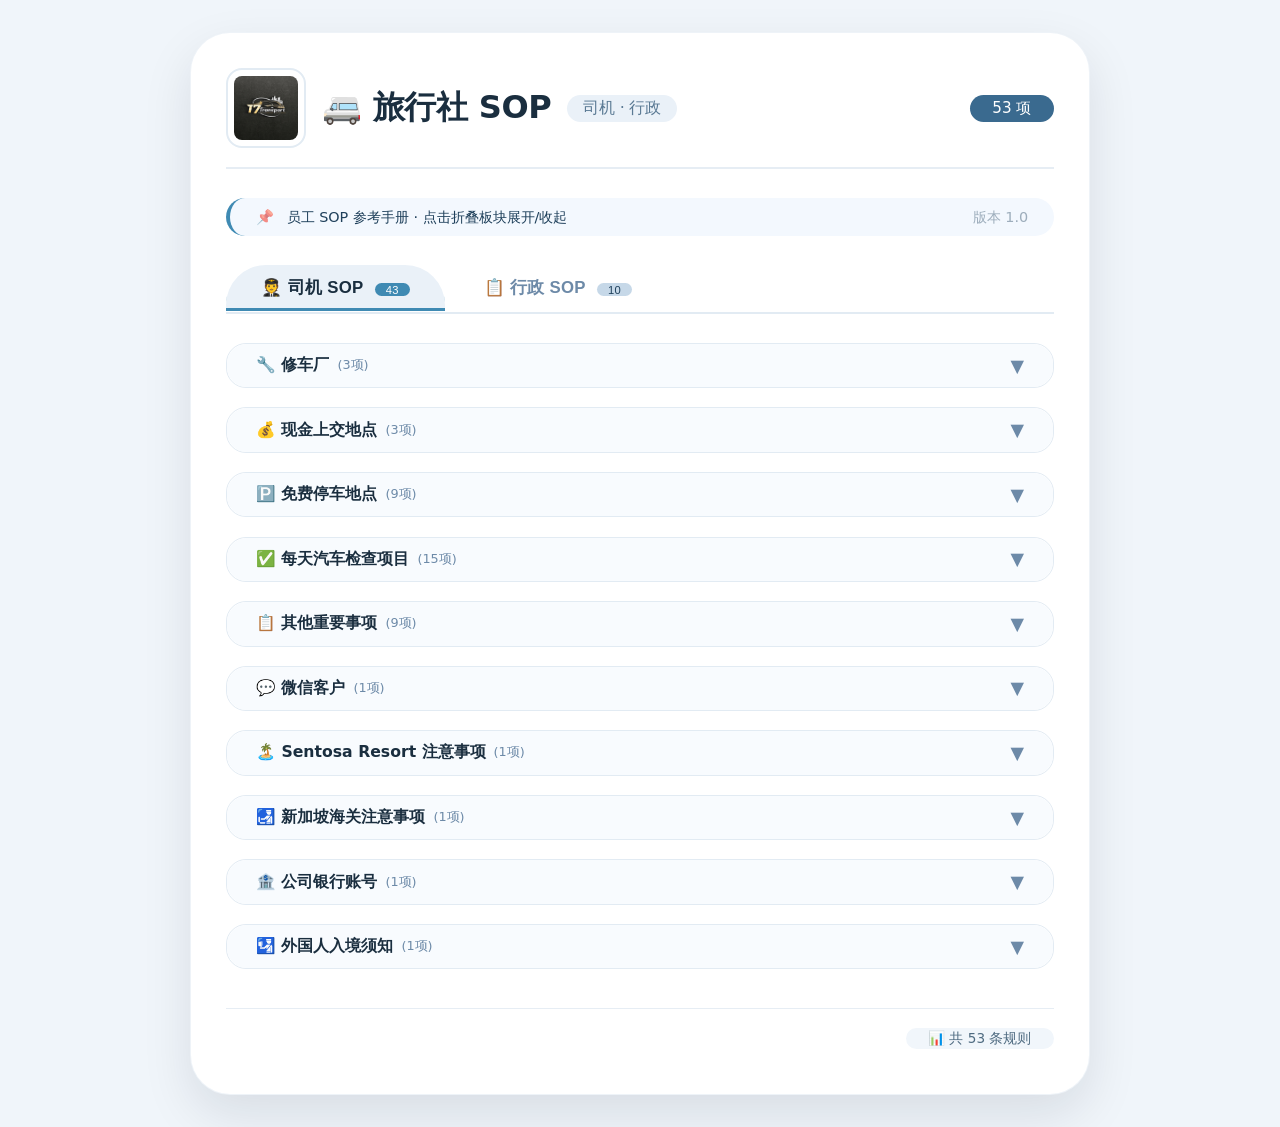
==== commit 68407208: "Update index.html" ====
--- a/index.html
+++ b/index.html
@@ -52,13 +52,13 @@
         }
 
         .sop-header-left .logo-img {
-            width: 50px;
-            height: 50px;
+            width: 80px;
+            height: 80px;
             object-fit: contain;
-            border-radius: 12px;
+            border-radius: 16px;
             border: 2px solid #e2ebf3;
             background: white;
-            padding: 4px;
+            padding: 6px;
             flex-shrink: 0;
         }
 
@@ -474,7 +474,7 @@
         @media (max-width: 600px) {
             .sop-container { padding: 1.5rem 1rem; }
             .sop-header h1 { font-size: 1.5rem; }
-            .sop-header-left .logo-img { width: 40px; height: 40px; }
+            .sop-header-left .logo-img { width: 60px; height: 60px; }
             .tab-btn { padding: 0.5rem 1.2rem; font-size: 0.95rem; }
             .task-item { padding: 0.7rem 1.2rem; }
             .collapse-header { padding: 0.6rem 1.2rem; }
@@ -498,7 +498,7 @@
 <div class="sop-container">
     <div class="sop-header">
         <div class="sop-header-left">
-            <!-- ===== 页面内 Logo ===== -->
+            <!-- ===== 页面内 Logo (尺寸已加大) ===== -->
             <img src="./logo.jpg" alt="公司Logo" class="logo-img" />
             <h1>
                 🚐 旅行社 SOP
@@ -717,12 +717,12 @@
         ];
 
         const mdacImages = [
-            IMAGE_BASE_PATH + "MDAC1.jpg",
-            IMAGE_BASE_PATH + "MDAC2.jpg",
-            IMAGE_BASE_PATH + "MDAC3.jpg",
-            IMAGE_BASE_PATH + "MDAC4.jpg",
-            IMAGE_BASE_PATH + "MDAC5.jpg",
-            IMAGE_BASE_PATH + "MDAC6.jpg"
+            IMAGE_BASE_PATH + "mdac1.jpg",
+            IMAGE_BASE_PATH + "mdac2.jpg",
+            IMAGE_BASE_PATH + "mdac3.jpg",
+            IMAGE_BASE_PATH + "mdac4.jpg",
+            IMAGE_BASE_PATH + "mdac5.jpg",
+            IMAGE_BASE_PATH + "mdac6.jpg"
         ];
 
         // ============================================================
@@ -1158,4 +1158,4 @@
     })();
 </script>
 </body>
-</html>+</html>
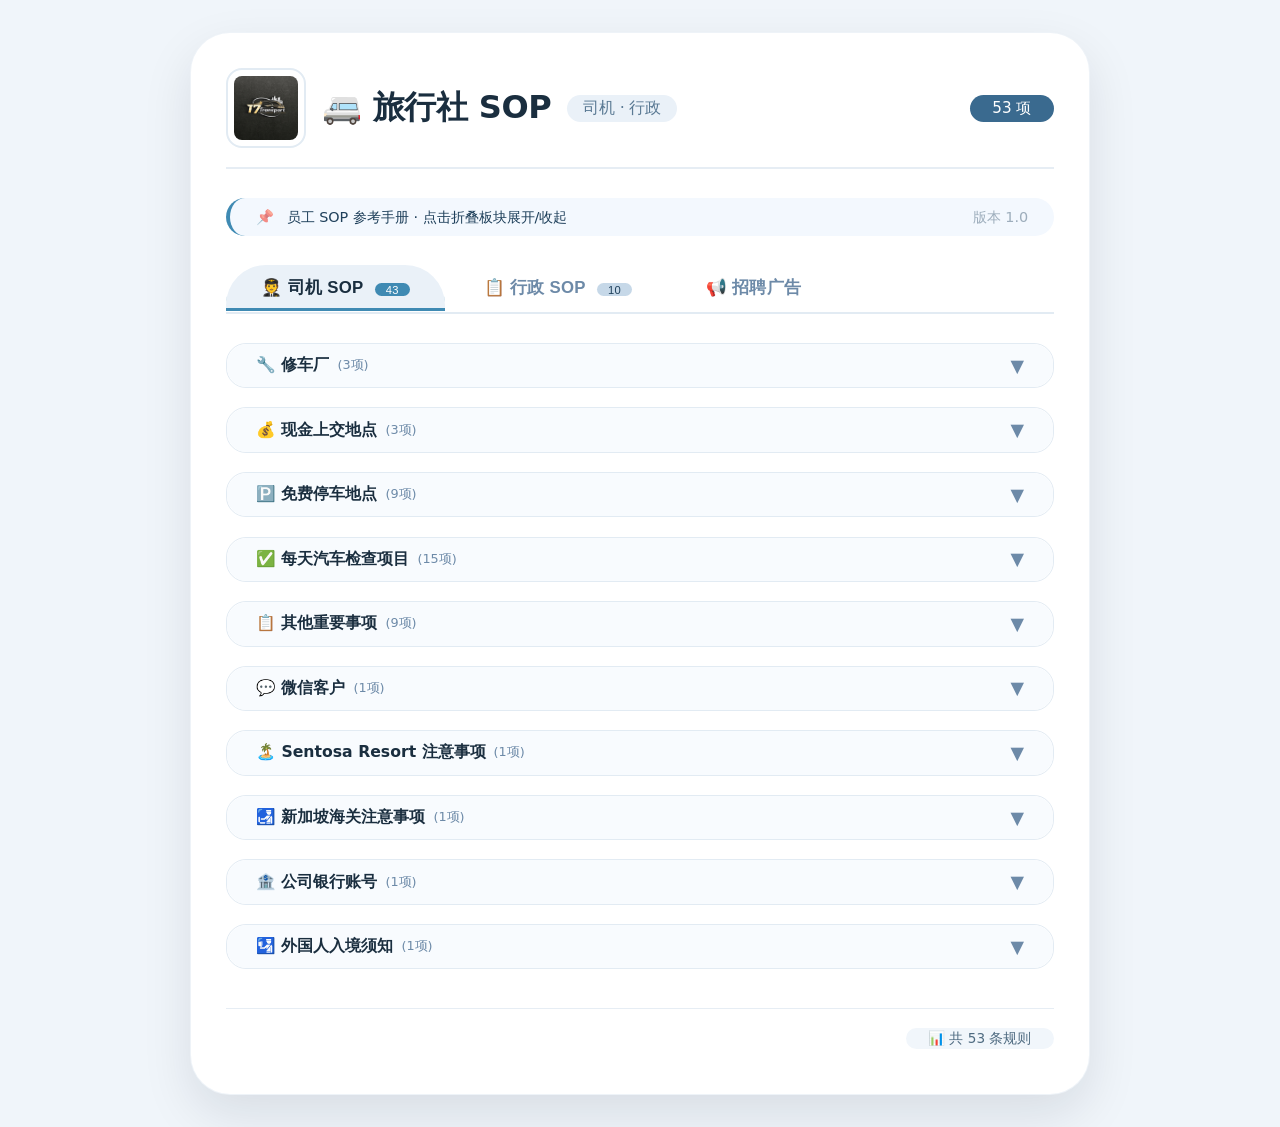
==== commit a984d8a6: "UPDATE INDEX FILE" ====
--- a/index.html
+++ b/index.html
@@ -114,6 +114,7 @@
             margin-bottom: 1.8rem;
             border-bottom: 2px solid #e2ebf3;
             padding-bottom: 0.1rem;
+            flex-wrap: wrap;
         }
 
         .tab-btn {
@@ -471,6 +472,95 @@
             border-radius: 40px;
         }
 
+        /* ===== 招聘广告样式 ===== */
+        .recruit-card {
+            background: linear-gradient(145deg, #f8fbfe 0%, #eef5fc 100%);
+            border-radius: 24px;
+            padding: 1.6rem 1.8rem;
+            border: 1px solid #dce8f2;
+            box-shadow: 0 4px 16px rgba(0, 20, 40, 0.03);
+            margin-bottom: 0.6rem;
+        }
+
+        .recruit-title {
+            font-size: 1.4rem;
+            font-weight: 700;
+            color: #1a2e3f;
+            margin-bottom: 0.3rem;
+            letter-spacing: -0.3px;
+        }
+
+        .recruit-sub {
+            font-size: 1rem;
+            color: #3a6a8f;
+            font-weight: 600;
+            margin-bottom: 1.4rem;
+        }
+
+        .recruit-block {
+            margin-bottom: 1.4rem;
+        }
+
+        .recruit-block:last-child {
+            margin-bottom: 0;
+        }
+
+        .recruit-block .recruit-line {
+            display: block;
+            font-size: 0.95rem;
+            color: #1c3142;
+            line-height: 1.9;
+            padding: 0.05rem 0;
+        }
+
+        .recruit-divider {
+            border: none;
+            border-top: 1px dashed #c6d8e8;
+            margin: 1.2rem 0;
+        }
+
+        .recruit-wa {
+            display: inline-block;
+            background: #25D366;
+            color: white;
+            font-weight: 700;
+            font-size: 1.05rem;
+            padding: 0.7rem 1.6rem;
+            border-radius: 60px;
+            text-decoration: none;
+            margin-top: 0.4rem;
+            box-shadow: 0 6px 16px rgba(37, 211, 102, 0.25);
+            transition: transform 0.15s, box-shadow 0.15s;
+        }
+
+        .recruit-wa:hover {
+            transform: scale(1.03);
+            box-shadow: 0 8px 22px rgba(37, 211, 102, 0.35);
+        }
+
+        .recruit-checklist {
+            list-style: none;
+            display: flex;
+            flex-direction: column;
+            gap: 0.35rem;
+            margin-top: 0.4rem;
+        }
+
+        .recruit-checklist li {
+            font-size: 0.95rem;
+            color: #1c3142;
+            line-height: 1.7;
+            display: flex;
+            align-items: flex-start;
+            gap: 0.5rem;
+        }
+
+        .recruit-checklist li .tick {
+            color: #28a745;
+            font-weight: 700;
+            flex-shrink: 0;
+        }
+
         @media (max-width: 600px) {
             .sop-container { padding: 1.5rem 1rem; }
             .sop-header h1 { font-size: 1.5rem; }
@@ -490,6 +580,8 @@
             .image-grid {
                 gap: 0.6rem;
             }
+            .recruit-card { padding: 1.2rem 1rem; }
+            .recruit-title { font-size: 1.2rem; }
         }
     </style>
 </head>
@@ -498,7 +590,7 @@
 <div class="sop-container">
     <div class="sop-header">
         <div class="sop-header-left">
-            <!-- ===== 页面内 Logo (尺寸已加大) ===== -->
+            <!-- ===== 页面内 Logo ===== -->
             <img src="./logo.jpg" alt="公司Logo" class="logo-img" />
             <h1>
                 🚐 旅行社 SOP
@@ -522,6 +614,9 @@
             📋 行政 SOP
             <span class="tab-count" id="adminCount">0</span>
         </button>
+        <button class="tab-btn" data-tab="recruit" id="tabRecruit">
+            📢 招聘广告
+        </button>
     </div>
 
     <div id="driverTab" class="tab-content">
@@ -530,6 +625,78 @@
 
     <div id="adminTab" class="tab-content hidden">
         <ul class="task-list" id="adminList"></ul>
+    </div>
+
+    <div id="recruitTab" class="tab-content hidden">
+        <div class="recruit-card">
+            <div class="recruit-title">🚗 全職霸王車司机 | Full Time Driver 🇲🇾 JB</div>
+            <div class="recruit-sub">工作 20-22 天（可自选非周末休息天 / 天数）</div>
+
+            <div class="recruit-block">
+                <span class="recruit-line">每月薪金️ 高達最少 4000-8000++（工钱越高工作越累）</span>
+                <span class="recruit-line">公司會提供车，不需要用到自己的车 🚗</span>
+            </div>
+
+            <div class="recruit-block">
+                <span class="recruit-line">✔ 包车油</span>
+                <span class="recruit-line">✔ Toll费</span>
+                <span class="recruit-line">✔ 远途住宿</span>
+            </div>
+
+            <hr class="recruit-divider" />
+
+            <div class="recruit-block">
+                <span class="recruit-line">📩 WHATSAPP Or PM 下面</span>
+                <span class="recruit-line">📱 +60108887585</span>
+                <span class="recruit-line">BENSON ☎️</span>
+                <a class="recruit-wa" href="https://wa.me/60108887585" target="_blank">💬 WhatsApp BENSON</a>
+            </div>
+
+            <hr class="recruit-divider" />
+
+            <div class="recruit-block">
+                <span class="recruit-line">⚠️ 仅限住新山区</span>
+                <span class="recruit-line">⚠️ 年龄层 22-38岁</span>
+                <span class="recruit-line">⚠️ 不要 P LESEN</span>
+            </div>
+
+            <hr class="recruit-divider" />
+
+            <div class="recruit-block">
+                <span class="recruit-line">🚗 可以马上开工最好</span>
+            </div>
+
+            <hr class="recruit-divider" />
+
+            <div class="recruit-block">
+                <span class="recruit-line" style="font-weight:600;margin-bottom:0.4rem;">📌 工作条件</span>
+                <ul class="recruit-checklist">
+                    <li><span class="tick">✅</span> 肯学习</li>
+                    <li><span class="tick">✅</span> 守时</li>
+                    <li><span class="tick">✅</span> 勤劳</li>
+                    <li><span class="tick">✅</span> 有礼貌</li>
+                    <li><span class="tick">✅</span> 懂得基本语言沟通</li>
+                    <li><span class="tick">✅</span> 会使用 GPS 导航</li>
+                    <li><span class="tick">✅</span> 拥有 Passport（需要能进新加坡）</li>
+                    <li><span class="tick">✅</span> 熟悉 新马路线为佳</li>
+                    <li><span class="tick">✅</span> 有做过 修车工优先</li>
+                </ul>
+            </div>
+
+            <hr class="recruit-divider" />
+
+            <div class="recruit-block">
+                <span class="recruit-line" style="font-weight:600;margin-bottom:0.4rem;">📍 工作性质</span>
+                <span class="recruit-line">🚗 专业载送服务</span>
+                <span class="recruit-line">🚗 新马 / 本地 旅游（长途 / 短途）</span>
+            </div>
+
+            <hr class="recruit-divider" />
+
+            <div class="recruit-block">
+                <span class="recruit-line">🎊 会有 admin 安排好订单和路线</span>
+            </div>
+        </div>
     </div>
 
     <div class="footer-actions">
@@ -690,7 +857,7 @@
         ];
 
         // ============================================================
-        // 行政 SOP 数据 (10条规则)
+        // 行政 SOP 数据
         // ============================================================
         const adminSOP = [
             "📅 每个拜一 2pm 准时 问全部司机 叫司机拍照镜子上的粘纸全部拍照/meter表拍照 检查司机黑油牙油等等 是不是全部到期了 是的话 给阿杰店的地址 tayar到了给tayar店的地址",
@@ -706,7 +873,7 @@
         ];
 
         // ============================================================
-        // 外国人入境须知 (mdac 小写)
+        // 外国人入境须知
         // ============================================================
         const mdacContent = [
             "⚠️ 请所有人注意以下事项⚠️",
@@ -717,12 +884,12 @@
         ];
 
         const mdacImages = [
-            IMAGE_BASE_PATH + "mdac1.jpg",
-            IMAGE_BASE_PATH + "mdac2.jpg",
-            IMAGE_BASE_PATH + "mdac3.jpg",
-            IMAGE_BASE_PATH + "mdac4.jpg",
-            IMAGE_BASE_PATH + "mdac5.jpg",
-            IMAGE_BASE_PATH + "mdac6.jpg"
+            IMAGE_BASE_PATH + "MDAC1.jpg",
+            IMAGE_BASE_PATH + "MDAC2.jpg",
+            IMAGE_BASE_PATH + "MDAC3.jpg",
+            IMAGE_BASE_PATH + "MDAC4.jpg",
+            IMAGE_BASE_PATH + "MDAC5.jpg",
+            IMAGE_BASE_PATH + "MDAC6.jpg"
         ];
 
         // ============================================================
@@ -754,8 +921,10 @@
 
         const tabDriver = document.getElementById('tabDriver');
         const tabAdmin = document.getElementById('tabAdmin');
+        const tabRecruit = document.getElementById('tabRecruit');
         const driverTab = document.getElementById('driverTab');
         const adminTab = document.getElementById('adminTab');
+        const recruitTab = document.getElementById('recruitTab');
 
         const modal = document.getElementById('imageModal');
         const modalImg = document.getElementById('modalImage');
@@ -1121,12 +1290,15 @@
         function switchTab(tab) {
             tabDriver.classList.toggle('active', tab === 'driver');
             tabAdmin.classList.toggle('active', tab === 'admin');
+            tabRecruit.classList.toggle('active', tab === 'recruit');
             driverTab.classList.toggle('hidden', tab !== 'driver');
             adminTab.classList.toggle('hidden', tab !== 'admin');
+            recruitTab.classList.toggle('hidden', tab !== 'recruit');
         }
 
         tabDriver.addEventListener('click', () => switchTab('driver'));
         tabAdmin.addEventListener('click', () => switchTab('admin'));
+        tabRecruit.addEventListener('click', () => switchTab('recruit'));
 
         // ============================================================
         // 图片放大功能
@@ -1158,4 +1330,4 @@
     })();
 </script>
 </body>
-</html>
+</html>
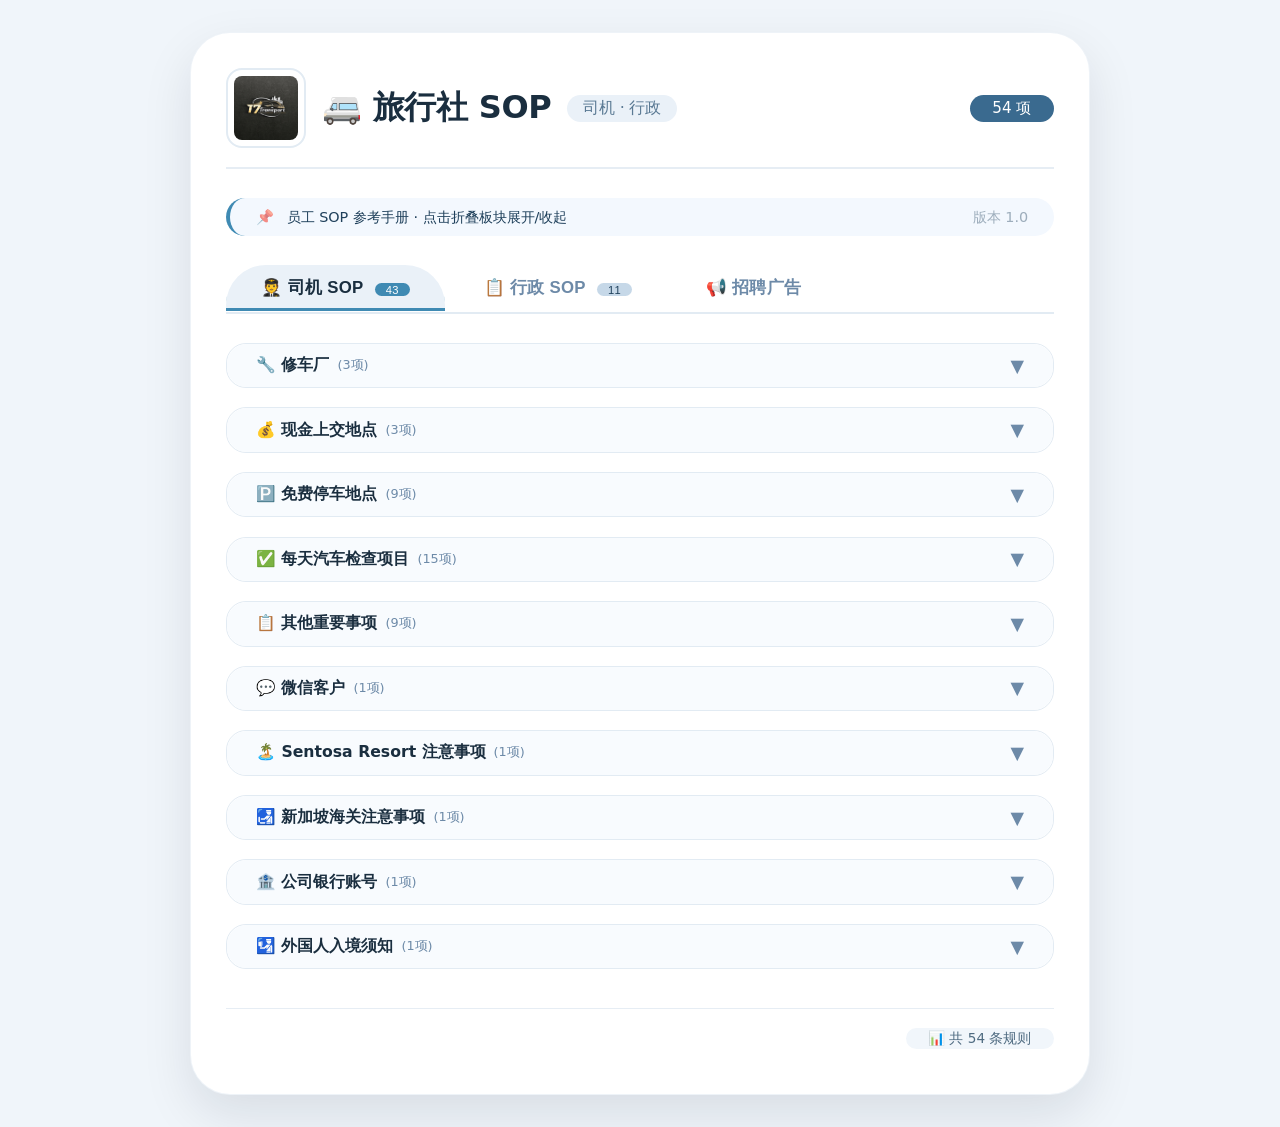
==== commit 4df770b7: "update 行政sop栏目债务催收" ====
--- a/index.html
+++ b/index.html
@@ -860,7 +860,8 @@
         // 行政 SOP 数据
         // ============================================================
         const adminSOP = [
-            "📅 每个拜一 2pm 准时 问全部司机 叫司机拍照镜子上的粘纸全部拍照/meter表拍照 检查司机黑油牙油等等 是不是全部到期了 是的话 给阿杰店的地址 tayar到了给tayar店的地址",
+            "📅 每个拜一 2pm 准时 问全部司机 叫司机拍照镜子上的粘纸全部拍照/meter表拍照 检查司机黑油牙油等等 是不是全部到期了 是的话 给阿杰店的地址 tayar到了给tayar店的地址", 
+			"📅 每个拜一 2pm 记得催收债务", 
             "🧼 留意司机是不是都有拿车去洗 大概2-3天时间 一次 晚班留意 12am",
             "⏰ 打开GPS set好闹钟 全部司机下一张单来得及吗 看司机到哪里了 司机起床了吗 比如11am的单 9am set闹钟 看他起来了吗 10am set闹钟 看他出发了吗 10.30am set 看他是不是在路上了 随时followup 如果来不及 马上丢群 丢群找不到车 再跟agent联系好 说会迟有在群里找车了 找不到 你只需要帮公司丢司机来不及的单或者换单或者给回认识的人单\n\n司机如果接的单 是sg to jb 10am 司机在jb的话 如果没单的情况下 你需要提前2个小时 就是8am 让他起床准备 准备到来差不多8.30am 8.45am必须已经从家里出发去sg 如果司机是在sg的 你只需要让他提前一个小时起来 就是9am 让他起来了通知你",
             "🚗 司机载到顾客了 看司机有没有在群里说 接了或者写P 需要通知agent说上车了 下车了需要看有没有收钱司机 下车了需要写 下车了或者D 然后旁边多少钱 下完后马上跟agent说下车了 然后收钱对账 （有些agent是一个月）1-2个罢了 其他的全部当下对账收钱转账 如果没有的话就放着就行",
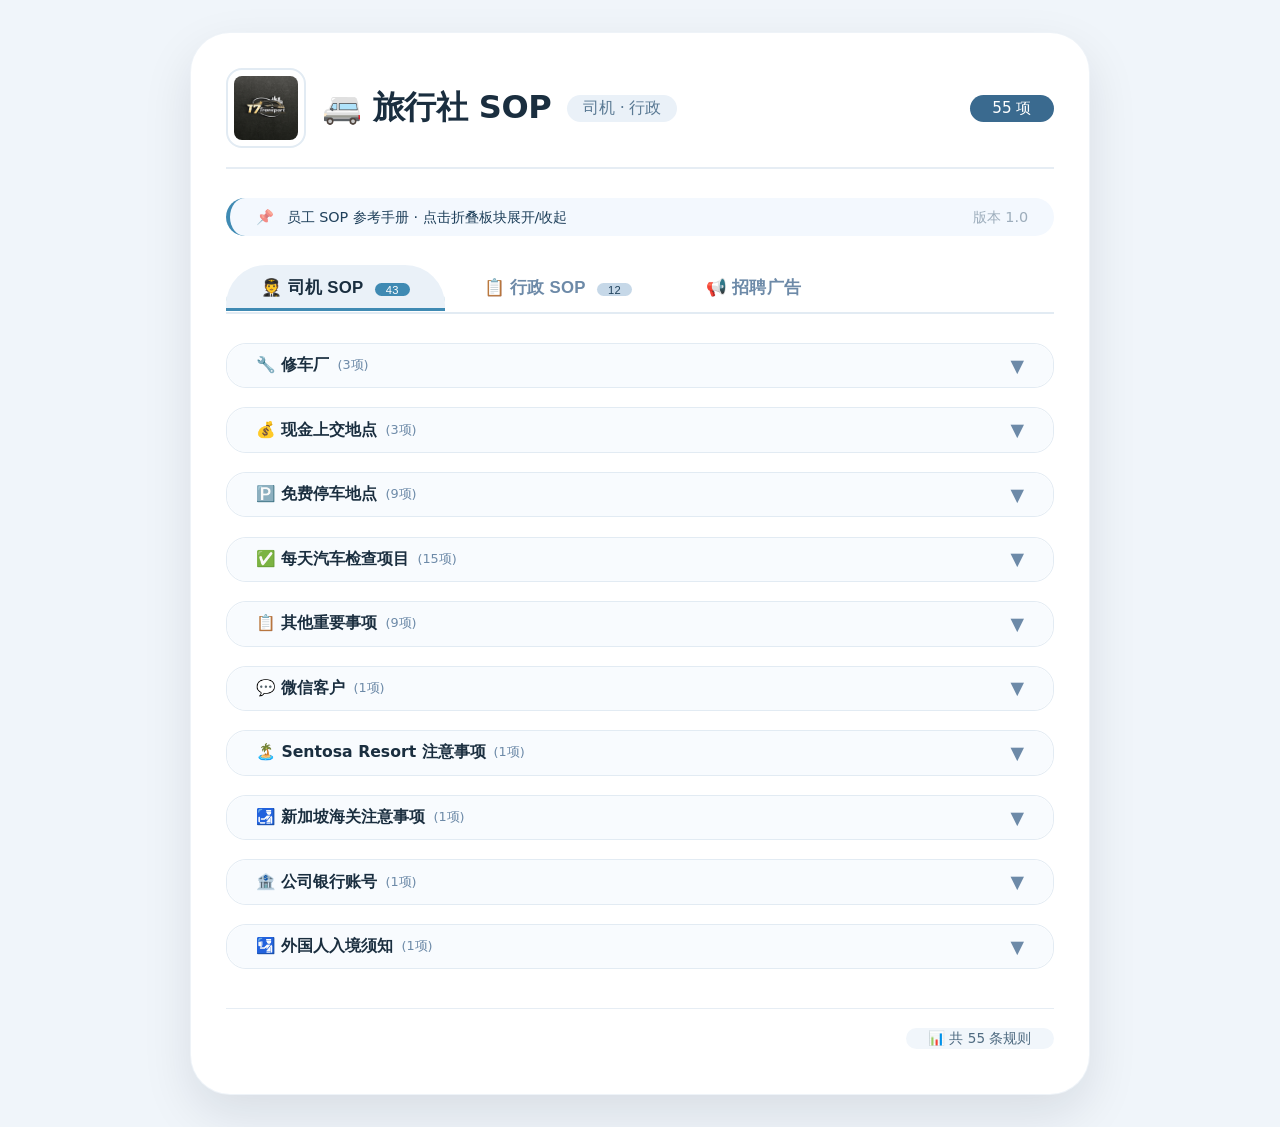
==== commit 9369f463: "update 行政SOP 洗车" ====
--- a/index.html
+++ b/index.html
@@ -861,7 +861,8 @@
         // ============================================================
         const adminSOP = [
             "📅 每个拜一 2pm 准时 问全部司机 叫司机拍照镜子上的粘纸全部拍照/meter表拍照 检查司机黑油牙油等等 是不是全部到期了 是的话 给阿杰店的地址 tayar到了给tayar店的地址", 
-			"📅 每个拜一 2pm 记得催收债务", 
+			"📅 每个拜一 2pm 记得催收债务",
+			"🚗 每个拜四 2pm 记得问司机有没有洗车",
             "🧼 留意司机是不是都有拿车去洗 大概2-3天时间 一次 晚班留意 12am",
             "⏰ 打开GPS set好闹钟 全部司机下一张单来得及吗 看司机到哪里了 司机起床了吗 比如11am的单 9am set闹钟 看他起来了吗 10am set闹钟 看他出发了吗 10.30am set 看他是不是在路上了 随时followup 如果来不及 马上丢群 丢群找不到车 再跟agent联系好 说会迟有在群里找车了 找不到 你只需要帮公司丢司机来不及的单或者换单或者给回认识的人单\n\n司机如果接的单 是sg to jb 10am 司机在jb的话 如果没单的情况下 你需要提前2个小时 就是8am 让他起床准备 准备到来差不多8.30am 8.45am必须已经从家里出发去sg 如果司机是在sg的 你只需要让他提前一个小时起来 就是9am 让他起来了通知你",
             "🚗 司机载到顾客了 看司机有没有在群里说 接了或者写P 需要通知agent说上车了 下车了需要看有没有收钱司机 下车了需要写 下车了或者D 然后旁边多少钱 下完后马上跟agent说下车了 然后收钱对账 （有些agent是一个月）1-2个罢了 其他的全部当下对账收钱转账 如果没有的话就放着就行",
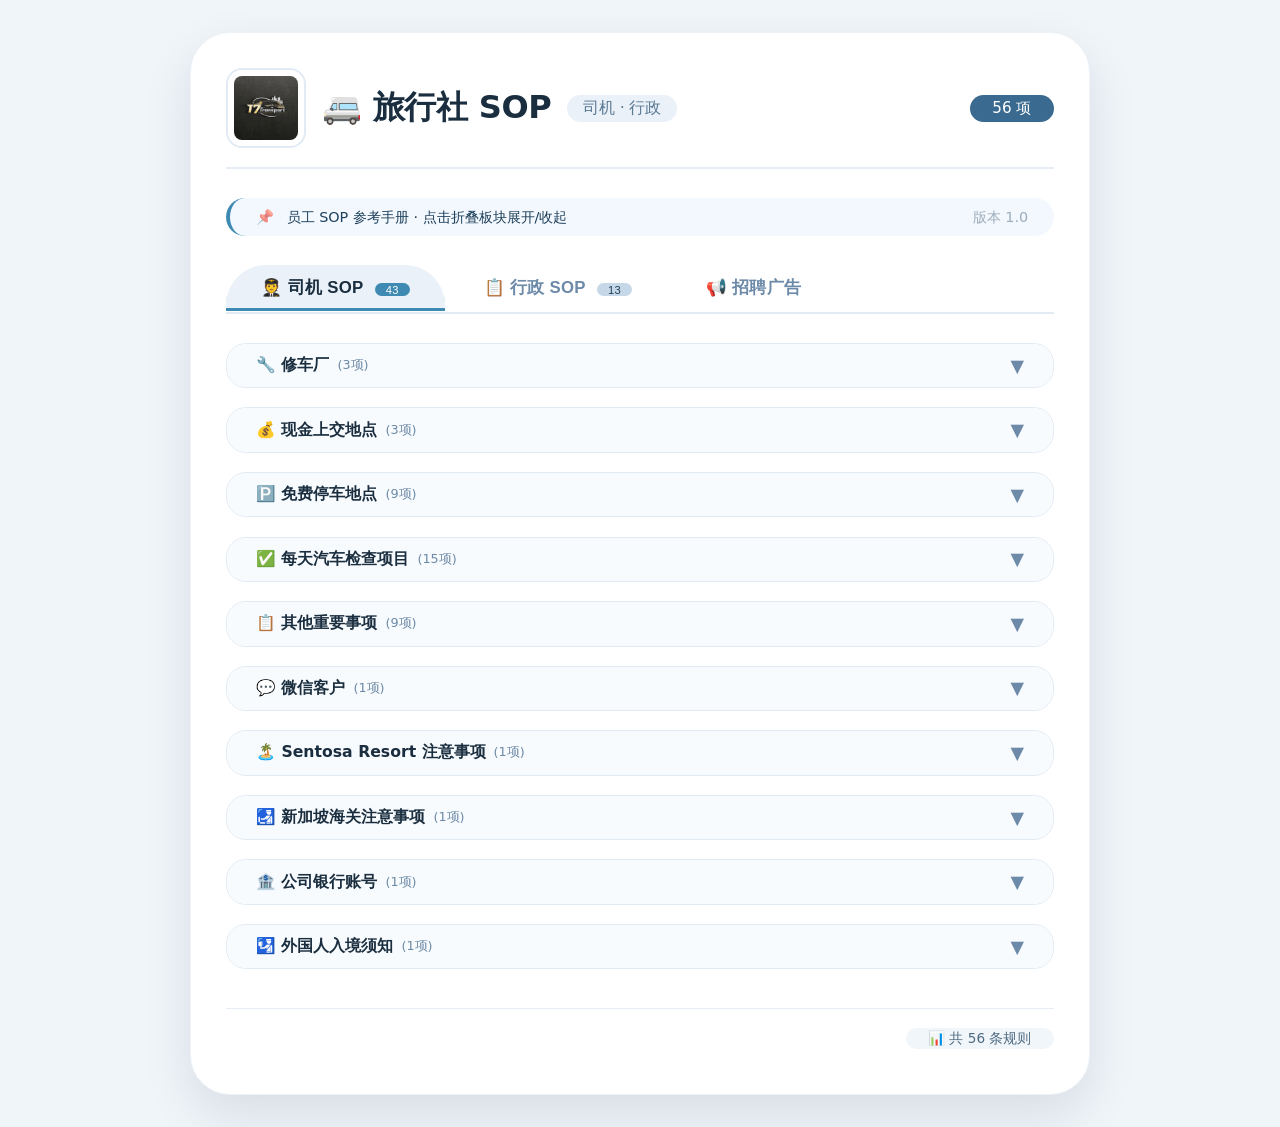
==== commit 741a1d39: "通知pickup" ====
--- a/index.html
+++ b/index.html
@@ -863,6 +863,7 @@
             "📅 每个拜一 2pm 准时 问全部司机 叫司机拍照镜子上的粘纸全部拍照/meter表拍照 检查司机黑油牙油等等 是不是全部到期了 是的话 给阿杰店的地址 tayar到了给tayar店的地址", 
 			"📅 每个拜一 2pm 记得催收债务",
 			"🚗 每个拜四 2pm 记得问司机有没有洗车",
+			"⚠️上下车都要和单主通知",
             "🧼 留意司机是不是都有拿车去洗 大概2-3天时间 一次 晚班留意 12am",
             "⏰ 打开GPS set好闹钟 全部司机下一张单来得及吗 看司机到哪里了 司机起床了吗 比如11am的单 9am set闹钟 看他起来了吗 10am set闹钟 看他出发了吗 10.30am set 看他是不是在路上了 随时followup 如果来不及 马上丢群 丢群找不到车 再跟agent联系好 说会迟有在群里找车了 找不到 你只需要帮公司丢司机来不及的单或者换单或者给回认识的人单\n\n司机如果接的单 是sg to jb 10am 司机在jb的话 如果没单的情况下 你需要提前2个小时 就是8am 让他起床准备 准备到来差不多8.30am 8.45am必须已经从家里出发去sg 如果司机是在sg的 你只需要让他提前一个小时起来 就是9am 让他起来了通知你",
             "🚗 司机载到顾客了 看司机有没有在群里说 接了或者写P 需要通知agent说上车了 下车了需要看有没有收钱司机 下车了需要写 下车了或者D 然后旁边多少钱 下完后马上跟agent说下车了 然后收钱对账 （有些agent是一个月）1-2个罢了 其他的全部当下对账收钱转账 如果没有的话就放着就行",
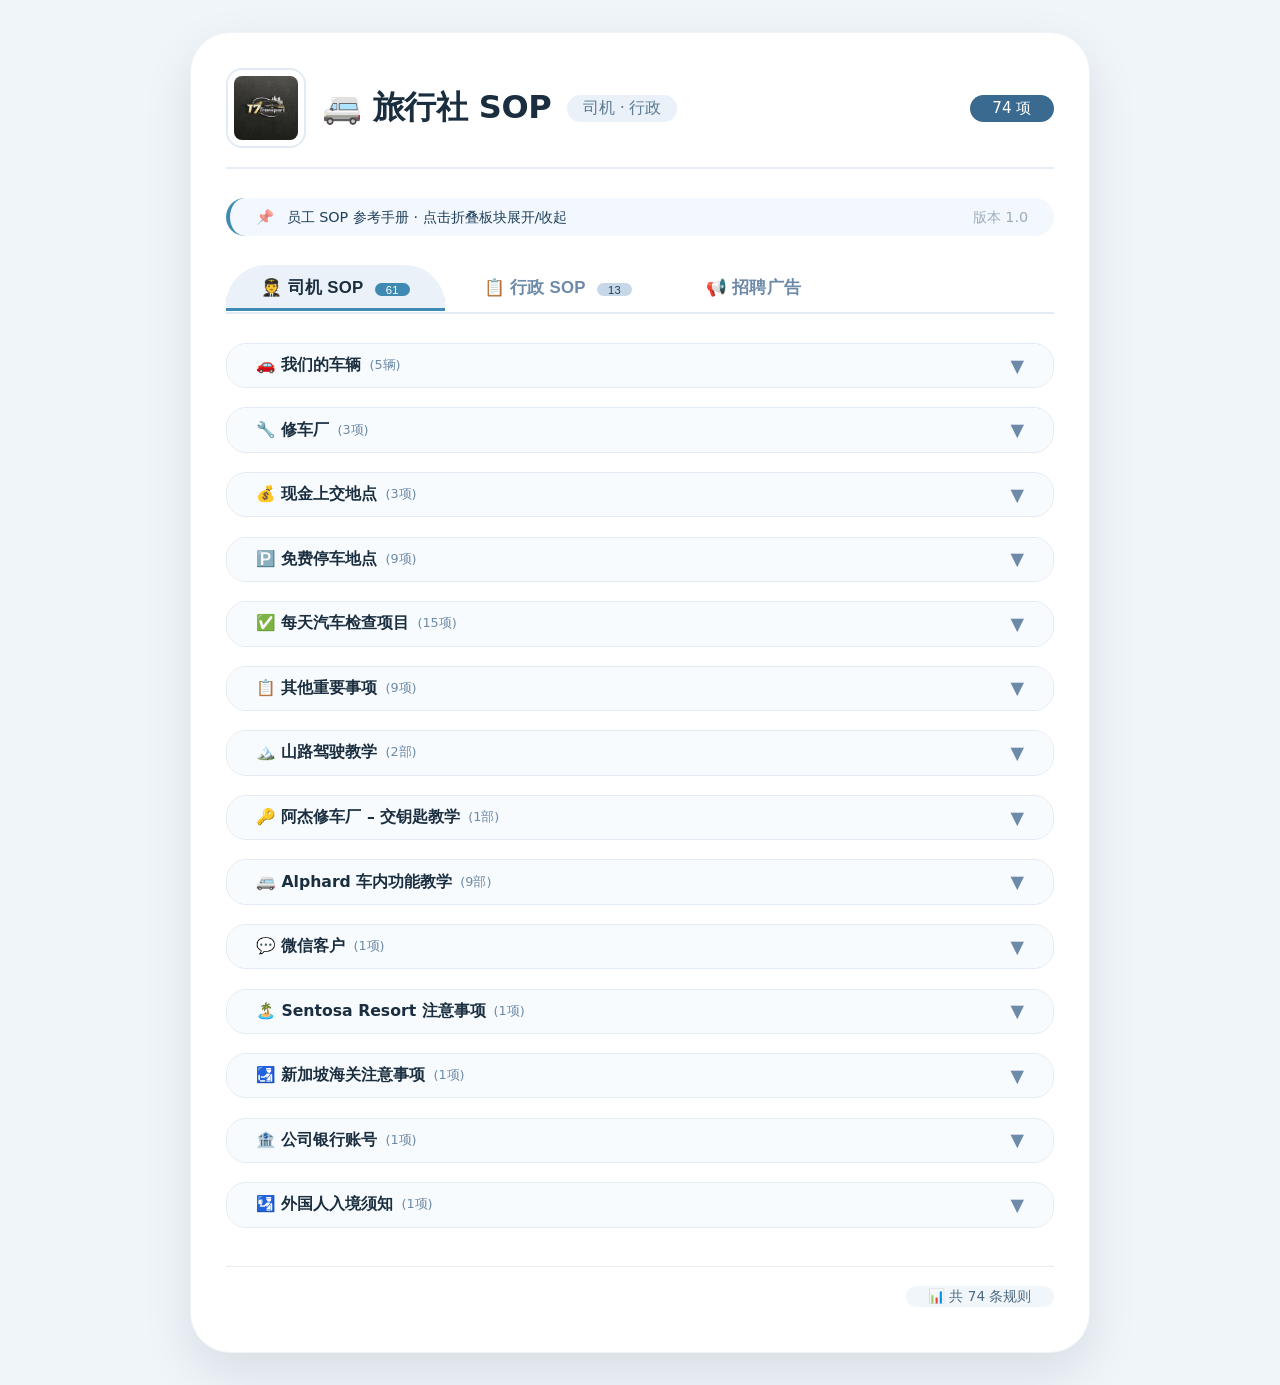
==== commit 2be482d0: "add new info" ====
--- a/index.html
+++ b/index.html
@@ -4,594 +4,17 @@
     <meta charset="UTF-8" />
     <meta name="viewport" content="width=device-width, initial-scale=1.0" />
     <title>旅行社 SOP · 司机 & 行政</title>
-    <!-- ===== 公司 Logo 作为 Favicon ===== -->
-    <link rel="icon" href="./logo.jpg" type="image/jpeg" />
-    <link rel="shortcut icon" href="./logo.jpg" type="image/jpeg" />
-    <style>
-        * {
-            margin: 0;
-            padding: 0;
-            box-sizing: border-box;
-        }
 
-        body {
-            font-family: 'Segoe UI', Roboto, system-ui, -apple-system, sans-serif;
-            background: #f0f5fa;
-            min-height: 100vh;
-            padding: 2rem 1rem;
-            display: flex;
-            flex-direction: column;
-            align-items: center;
-        }
-
-        .sop-container {
-            max-width: 900px;
-            width: 100%;
-            background: #ffffff;
-            border-radius: 40px;
-            box-shadow: 0 20px 50px rgba(0, 20, 40, 0.10);
-            padding: 2.2rem 2.2rem 2.8rem;
-            border: 1px solid rgba(200, 215, 230, 0.3);
-        }
-
-        .sop-header {
-            display: flex;
-            align-items: center;
-            justify-content: space-between;
-            flex-wrap: wrap;
-            gap: 1rem;
-            margin-bottom: 1.8rem;
-            border-bottom: 2px solid #e6edf4;
-            padding-bottom: 1.2rem;
-        }
-
-        .sop-header-left {
-            display: flex;
-            align-items: center;
-            gap: 1rem;
-        }
-
-        .sop-header-left .logo-img {
-            width: 80px;
-            height: 80px;
-            object-fit: contain;
-            border-radius: 16px;
-            border: 2px solid #e2ebf3;
-            background: white;
-            padding: 6px;
-            flex-shrink: 0;
-        }
-
-        .sop-header h1 {
-            font-size: 2rem;
-            font-weight: 600;
-            color: #1a2e3f;
-            letter-spacing: -0.3px;
-            display: flex;
-            align-items: center;
-            gap: 0.6rem;
-        }
-
-        .sop-header h1 small {
-            font-size: 1rem;
-            font-weight: 400;
-            color: #5b7a94;
-            background: #eaf1f8;
-            padding: 0.2rem 1rem;
-            border-radius: 40px;
-            margin-left: 0.4rem;
-        }
-
-        .badge-count {
-            background: #1a2e3f;
-            color: white;
-            font-size: 0.95rem;
-            font-weight: 500;
-            padding: 0.2rem 1.4rem;
-            border-radius: 60px;
-            background: #3a6a8f;
-            white-space: nowrap;
-        }
-
-        .sop-intro {
-            background: #f3f8fe;
-            border-radius: 20px;
-            padding: 0.6rem 1.6rem;
-            margin-bottom: 1.8rem;
-            color: #1f405b;
-            font-size: 0.9rem;
-            display: flex;
-            align-items: center;
-            gap: 0.8rem;
-            flex-wrap: wrap;
-            border-left: 4px solid #3f8ab3;
-        }
-        .sop-intro span { opacity: 0.6; }
-
-        .tab-bar {
-            display: flex;
-            gap: 0.2rem;
-            margin-bottom: 1.8rem;
-            border-bottom: 2px solid #e2ebf3;
-            padding-bottom: 0.1rem;
-            flex-wrap: wrap;
-        }
-
-        .tab-btn {
-            padding: 0.7rem 2.2rem;
-            font-size: 1.05rem;
-            font-weight: 600;
-            border: none;
-            background: transparent;
-            color: #6d8aa8;
-            cursor: pointer;
-            border-radius: 40px 40px 0 0;
-            transition: all 0.15s;
-            position: relative;
-            letter-spacing: 0.3px;
-        }
-
-        .tab-btn:hover {
-            background: #eaf1f8;
-            color: #1a2e3f;
-        }
-
-        .tab-btn.active {
-            color: #1a2e3f;
-            background: #eaf1f8;
-            box-shadow: inset 0 -3px 0 #3f8ab3;
-        }
-
-        .tab-btn .tab-count {
-            background: #c6d8e8;
-            color: #1f405b;
-            font-size: 0.7rem;
-            padding: 0.05rem 0.7rem;
-            border-radius: 40px;
-            margin-left: 0.4rem;
-            font-weight: 500;
-        }
-
-        .tab-btn.active .tab-count {
-            background: #3f8ab3;
-            color: white;
-        }
-
-        .tab-content {
-            display: block;
-            transition: opacity 0.2s ease;
-        }
-
-        .tab-content.hidden {
-            display: none;
-        }
-
-        .task-list {
-            list-style: none;
-            display: flex;
-            flex-direction: column;
-            gap: 0.6rem;
-        }
-
-        .task-item {
-            background: white;
-            border-radius: 60px;
-            padding: 0.7rem 1.8rem;
-            display: flex;
-            align-items: center;
-            border: 1px solid #e2ebf3;
-            transition: all 0.12s;
-            box-shadow: 0 1px 4px rgba(0,0,0,0.01);
-        }
-
-        .task-item:hover {
-            border-color: #b8d0e3;
-            background: #fafcff;
-            box-shadow: 0 4px 12px rgba(40, 80, 120, 0.04);
-        }
-
-        .task-text {
-            flex: 1;
-            font-size: 0.95rem;
-            color: #1c3142;
-            word-break: break-word;
-            line-height: 1.6;
-            font-family: inherit;
-        }
-
-        .task-text a {
-            color: #1a2e3f;
-            text-decoration: none;
-            font-weight: 500;
-            background: #eaf1f8;
-            padding: 0.05rem 0.8rem;
-            border-radius: 40px;
-            display: inline-block;
-            transition: background 0.15s;
-        }
-
-        .task-text a:hover {
-            background: #d4e2f0;
-            text-decoration: underline;
-            color: #3f8ab3;
-        }
-
-        /* ===== 可折叠板块 ===== */
-        .collapse-section {
-            border: 1px solid #e2ebf3;
-            border-radius: 20px;
-            margin-bottom: 0.6rem;
-            background: white;
-            overflow: hidden;
-            transition: all 0.2s;
-        }
-
-        .collapse-section:hover {
-            border-color: #b8d0e3;
-        }
-
-        .collapse-header {
-            padding: 0.7rem 1.8rem;
-            background: #f8fbfe;
-            cursor: pointer;
-            display: flex;
-            align-items: center;
-            justify-content: space-between;
-            user-select: none;
-            transition: background 0.15s;
-            border-radius: 20px;
-        }
-
-        .collapse-header:hover {
-            background: #eef4f9;
-        }
-
-        .collapse-header .title {
-            font-weight: 600;
-            font-size: 0.98rem;
-            color: #1a2e3f;
-            display: flex;
-            align-items: center;
-            gap: 0.5rem;
-        }
-
-        .collapse-header .arrow {
-            font-size: 1.1rem;
-            color: #6d8aa8;
-            transition: transform 0.25s ease;
-            font-weight: 300;
-        }
-
-        .collapse-header .arrow.open {
-            transform: rotate(180deg);
-        }
-
-        .collapse-body {
-            padding: 0.3rem 0.5rem 0.8rem 0.5rem;
-            background: white;
-            transition: all 0.25s ease;
-            display: none;
-        }
-
-        .collapse-body.open {
-            display: block;
-        }
-
-        .collapse-body .task-item {
-            border-radius: 40px;
-            margin: 0.2rem 0.6rem;
-            padding: 0.6rem 1.4rem;
-            border-color: #eaf1f8;
-            background: #fafcff;
-            flex-direction: column;
-            align-items: flex-start;
-            gap: 0.15rem;
-        }
-
-        .collapse-body .task-item:hover {
-            background: #f3f8fe;
-            border-color: #c6d8e8;
-        }
-
-        .collapse-body .task-item .task-text {
-            font-size: 0.92rem;
-            line-height: 1.6;
-        }
-
-        .collapse-body .task-item .task-text .ws-line {
-            display: block;
-            padding: 0.05rem 0;
-        }
-
-        .collapse-body .task-item .task-text .ws-line a {
-            color: #1a2e3f;
-            text-decoration: none;
-            font-weight: 500;
-            background: #eaf1f8;
-            padding: 0.05rem 0.8rem;
-            border-radius: 40px;
-            display: inline-block;
-            transition: background 0.15s;
-        }
-
-        .collapse-body .task-item .task-text .ws-line a:hover {
-            background: #d4e2f0;
-            text-decoration: underline;
-            color: #3f8ab3;
-        }
-
-        .collapse-body .task-item .task-text .ws-line.phone a {
-            background: #eaf1f8;
-        }
-
-        .collapse-body .task-item .task-text .ws-line.address a {
-            background: #e6f0fa;
-        }
-
-        .collapse-body .task-item .task-text .ws-line.label {
-            font-weight: 600;
-            color: #1a2e3f;
-            margin-top: 0.1rem;
-        }
-
-        .collapse-body .task-item .task-text .ws-line.label .ws-icon {
-            margin-right: 0.3rem;
-        }
-
-        .collapse-body .task-item .task-text .ws-line.tag {
-            display: inline-block;
-            font-size: 0.72rem;
-            font-weight: 600;
-            padding: 0.05rem 0.8rem;
-            border-radius: 40px;
-            margin-top: 0.1rem;
-        }
-
-        .collapse-body .task-item .task-text .ws-line.tag.free {
-            background: #d4edda;
-            color: #155724;
-        }
-
-        .collapse-body .task-item .task-text .ws-line.tag.toilet {
-            background: #cce5ff;
-            color: #004085;
-        }
-
-        .collapse-body .task-item .task-text .ws-line.check-item {
-            padding-left: 0.3rem;
-            color: #1a2e3f;
-        }
-
-        .collapse-body .task-item .task-text .ws-line.check-item .check-icon {
-            margin-right: 0.4rem;
-        }
-
-        .collapse-body .task-item .task-text .ws-line.important {
-            color: #c0392b;
-            font-weight: 600;
-        }
-
-        /* ===== 图片网格样式 ===== */
-        .image-grid {
-            display: flex;
-            gap: 1rem;
-            flex-wrap: wrap;
-            margin-top: 0.3rem;
-            justify-content: flex-start;
-        }
-
-        .image-item {
-            display: flex;
-            flex-direction: column;
-            align-items: center;
-            gap: 0.2rem;
-        }
-
-        .image-item .image-label {
-            font-size: 0.7rem;
-            font-weight: 500;
-            color: #4f6b81;
-            background: #eaf1f8;
-            padding: 0.05rem 0.8rem;
-            border-radius: 40px;
-        }
-
-        .image-item img {
-            width: 120px;
-            height: 120px;
-            object-fit: contain;
-            border-radius: 16px;
-            border: 2px solid #e2ebf3;
-            cursor: pointer;
-            transition: transform 0.15s, box-shadow 0.15s;
-            background: white;
-            padding: 6px;
-        }
-
-        .image-item img:hover {
-            transform: scale(1.04);
-            box-shadow: 0 6px 20px rgba(0,0,0,0.10);
-        }
-
-        /* ===== 图片放大模态框 ===== */
-        .modal-overlay {
-            display: none;
-            position: fixed;
-            top: 0;
-            left: 0;
-            width: 100%;
-            height: 100%;
-            background: rgba(0, 0, 0, 0.8);
-            z-index: 9999;
-            justify-content: center;
-            align-items: center;
-            cursor: pointer;
-            padding: 2rem;
-        }
-
-        .modal-overlay.active {
-            display: flex;
-        }
-
-        .modal-overlay img {
-            max-width: 90%;
-            max-height: 90%;
-            object-fit: contain;
-            border-radius: 20px;
-            box-shadow: 0 20px 60px rgba(0,0,0,0.5);
-            background: white;
-            padding: 12px;
-        }
-
-        .empty-message {
-            text-align: center;
-            color: #8da3b8;
-            padding: 2.2rem 0.5rem;
-            font-size: 0.95rem;
-            background: rgba(220, 235, 248, 0.15);
-            border-radius: 60px;
-            border: 1px dashed #c2d6e8;
-        }
-
-        .footer-actions {
-            display: flex;
-            justify-content: flex-end;
-            align-items: center;
-            margin-top: 1.8rem;
-            padding-top: 1.2rem;
-            border-top: 1px solid #e6edf4;
-            flex-wrap: wrap;
-            gap: 0.6rem;
-        }
-
-        .footer-actions .info {
-            font-size: 0.85rem;
-            color: #4f6b81;
-            background: #f1f6fb;
-            padding: 0.1rem 1.4rem;
-            border-radius: 40px;
-        }
-
-        /* ===== 招聘广告样式 ===== */
-        .recruit-card {
-            background: linear-gradient(145deg, #f8fbfe 0%, #eef5fc 100%);
-            border-radius: 24px;
-            padding: 1.6rem 1.8rem;
-            border: 1px solid #dce8f2;
-            box-shadow: 0 4px 16px rgba(0, 20, 40, 0.03);
-            margin-bottom: 0.6rem;
-        }
-
-        .recruit-title {
-            font-size: 1.4rem;
-            font-weight: 700;
-            color: #1a2e3f;
-            margin-bottom: 0.3rem;
-            letter-spacing: -0.3px;
-        }
-
-        .recruit-sub {
-            font-size: 1rem;
-            color: #3a6a8f;
-            font-weight: 600;
-            margin-bottom: 1.4rem;
-        }
-
-        .recruit-block {
-            margin-bottom: 1.4rem;
-        }
-
-        .recruit-block:last-child {
-            margin-bottom: 0;
-        }
-
-        .recruit-block .recruit-line {
-            display: block;
-            font-size: 0.95rem;
-            color: #1c3142;
-            line-height: 1.9;
-            padding: 0.05rem 0;
-        }
-
-        .recruit-divider {
-            border: none;
-            border-top: 1px dashed #c6d8e8;
-            margin: 1.2rem 0;
-        }
-
-        .recruit-wa {
-            display: inline-block;
-            background: #25D366;
-            color: white;
-            font-weight: 700;
-            font-size: 1.05rem;
-            padding: 0.7rem 1.6rem;
-            border-radius: 60px;
-            text-decoration: none;
-            margin-top: 0.4rem;
-            box-shadow: 0 6px 16px rgba(37, 211, 102, 0.25);
-            transition: transform 0.15s, box-shadow 0.15s;
-        }
-
-        .recruit-wa:hover {
-            transform: scale(1.03);
-            box-shadow: 0 8px 22px rgba(37, 211, 102, 0.35);
-        }
-
-        .recruit-checklist {
-            list-style: none;
-            display: flex;
-            flex-direction: column;
-            gap: 0.35rem;
-            margin-top: 0.4rem;
-        }
-
-        .recruit-checklist li {
-            font-size: 0.95rem;
-            color: #1c3142;
-            line-height: 1.7;
-            display: flex;
-            align-items: flex-start;
-            gap: 0.5rem;
-        }
-
-        .recruit-checklist li .tick {
-            color: #28a745;
-            font-weight: 700;
-            flex-shrink: 0;
-        }
-
-        @media (max-width: 600px) {
-            .sop-container { padding: 1.5rem 1rem; }
-            .sop-header h1 { font-size: 1.5rem; }
-            .sop-header-left .logo-img { width: 60px; height: 60px; }
-            .tab-btn { padding: 0.5rem 1.2rem; font-size: 0.95rem; }
-            .task-item { padding: 0.7rem 1.2rem; }
-            .collapse-header { padding: 0.6rem 1.2rem; }
-            .collapse-body .task-item { margin: 0.2rem 0.3rem; padding: 0.6rem 1rem; }
-            .collapse-body .task-item .task-text .ws-line a {
-                padding: 0.05rem 0.5rem;
-                font-size: 0.85rem;
-            }
-            .image-item img {
-                width: 90px;
-                height: 90px;
-            }
-            .image-grid {
-                gap: 0.6rem;
-            }
-            .recruit-card { padding: 1.2rem 1rem; }
-            .recruit-title { font-size: 1.2rem; }
-        }
-    </style>
+    <link rel="icon" href="logo.jpg" type="image/jpeg" />
+    <link rel="shortcut icon" href="logo.jpg" type="image/jpeg" />
+    <link rel="stylesheet" href="style.css" />
 </head>
 <body>
 
 <div class="sop-container">
     <div class="sop-header">
         <div class="sop-header-left">
-            <!-- ===== 页面内 Logo ===== -->
-            <img src="./logo.jpg" alt="公司Logo" class="logo-img" />
+            <img src="logo.jpg" alt="公司Logo" class="logo-img" />
             <h1>
                 🚐 旅行社 SOP
                 <small>司机 · 行政</small>
@@ -628,75 +51,8 @@
     </div>
 
     <div id="recruitTab" class="tab-content hidden">
-        <div class="recruit-card">
-            <div class="recruit-title">🚗 全職霸王車司机 | Full Time Driver 🇲🇾 JB</div>
-            <div class="recruit-sub">工作 20-22 天（可自选非周末休息天 / 天数）</div>
-
-            <div class="recruit-block">
-                <span class="recruit-line">每月薪金️ 高達最少 4000-8000++（工钱越高工作越累）</span>
-                <span class="recruit-line">公司會提供车，不需要用到自己的车 🚗</span>
-            </div>
-
-            <div class="recruit-block">
-                <span class="recruit-line">✔ 包车油</span>
-                <span class="recruit-line">✔ Toll费</span>
-                <span class="recruit-line">✔ 远途住宿</span>
-            </div>
-
-            <hr class="recruit-divider" />
-
-            <div class="recruit-block">
-                <span class="recruit-line">📩 WHATSAPP Or PM 下面</span>
-                <span class="recruit-line">📱 +60108887585</span>
-                <span class="recruit-line">BENSON ☎️</span>
-                <a class="recruit-wa" href="https://wa.me/60108887585" target="_blank">💬 WhatsApp BENSON</a>
-            </div>
-
-            <hr class="recruit-divider" />
-
-            <div class="recruit-block">
-                <span class="recruit-line">⚠️ 仅限住新山区</span>
-                <span class="recruit-line">⚠️ 年龄层 22-38岁</span>
-                <span class="recruit-line">⚠️ 不要 P LESEN</span>
-            </div>
-
-            <hr class="recruit-divider" />
-
-            <div class="recruit-block">
-                <span class="recruit-line">🚗 可以马上开工最好</span>
-            </div>
-
-            <hr class="recruit-divider" />
-
-            <div class="recruit-block">
-                <span class="recruit-line" style="font-weight:600;margin-bottom:0.4rem;">📌 工作条件</span>
-                <ul class="recruit-checklist">
-                    <li><span class="tick">✅</span> 肯学习</li>
-                    <li><span class="tick">✅</span> 守时</li>
-                    <li><span class="tick">✅</span> 勤劳</li>
-                    <li><span class="tick">✅</span> 有礼貌</li>
-                    <li><span class="tick">✅</span> 懂得基本语言沟通</li>
-                    <li><span class="tick">✅</span> 会使用 GPS 导航</li>
-                    <li><span class="tick">✅</span> 拥有 Passport（需要能进新加坡）</li>
-                    <li><span class="tick">✅</span> 熟悉 新马路线为佳</li>
-                    <li><span class="tick">✅</span> 有做过 修车工优先</li>
-                </ul>
-            </div>
-
-            <hr class="recruit-divider" />
-
-            <div class="recruit-block">
-                <span class="recruit-line" style="font-weight:600;margin-bottom:0.4rem;">📍 工作性质</span>
-                <span class="recruit-line">🚗 专业载送服务</span>
-                <span class="recruit-line">🚗 新马 / 本地 旅游（长途 / 短途）</span>
-            </div>
-
-            <hr class="recruit-divider" />
-
-            <div class="recruit-block">
-                <span class="recruit-line">🎊 会有 admin 安排好订单和路线</span>
-            </div>
-        </div>
+        <!-- 招聘广告内容由 JS 动态生成，或直接写在这里也可以 -->
+        <div id="recruitContainer"></div>
     </div>
 
     <div class="footer-actions">
@@ -709,628 +65,11 @@
     <img id="modalImage" src="" alt="放大查看" />
 </div>
 
-<script>
-    (function() {
-        "use strict";
+<!-- ===== 脚本引用 ===== -->
+<script src="data-driver.js"></script>
+<script src="data-admin.js"></script>
+<script src="data-recruit.js"></script>
+<script src="app.js"></script>
 
-        // ============================================================
-        // 图片路径配置 - 使用 ./ 引用同目录文件
-        // ============================================================
-        const IMAGE_BASE_PATH = './';
-
-        // ============================================================
-        // 司机 SOP 数据
-        // ============================================================
-
-        const workshopData = [
-            {
-                name: "Workshop 1",
-                phone: "https://wa.me/60187858789",
-                phoneLabel: "杰",
-                address: "68, Jalan Bakawali 52",
-                addressMap: "https://www.google.com/maps/search/?api=1&query=68+Jalan+Bakawali+52+Johor+Malaysia",
-                notes: "过去前打给他，跟他说你的车要弄什么（黑油/牙油/其他问题），看几点要过去，跟他通知就行"
-            },
-            {
-                name: "Workshop 2",
-                phone: "https://wa.me/60127008548",
-                phoneLabel: "",
-                address: "No 6, Jalan Bakawali 37, Taman Johor Jaya 81100",
-                addressMap: "https://www.google.com/maps/search/?api=1&query=6+Jalan+Bakawali+37+Taman+Johor+Jaya+81100+Malaysia",
-                notes: "钱他会对我收，如果不是很贵的直接弄就可以了，如果是贵的东西，打电话问我一下"
-            },
-            {
-                name: "Workshop 3",
-                phone: "https://wa.me/60167231217",
-                phoneLabel: "",
-                address: "No 1, Jalan Anggerik 36, Taman Johor Jaya",
-                addressMap: "https://www.google.com/maps/search/?api=1&query=1+Jalan+Anggerik+36+Taman+Johor+Jaya+Malaysia",
-                notes: "周日休息 · 9am-6pm · 4.30pm之前要放车过去"
-            }
-        ];
-
-        const cashDropData = [
-            {
-                name: "Austin 家",
-                address: "26, Jalan Austin Height 5/24",
-                addressMap: "https://www.google.com/maps/search/?api=1&query=26+Jalan+Austin+Height+5/24+Johor+Malaysia",
-                notes: "开门把钱塞进去家里门缝内，告诉我有多少钱"
-            },
-            {
-                name: "坡地家",
-                address: "2, Jalan Leban, Taman Melodies",
-                addressMap: "https://www.google.com/maps/search/?api=1&query=2+Jalan+Leban+Taman+Melodies+Johor+Malaysia",
-                notes: "不要门铃，我孩子有时候在睡觉，直接放进去信箱就行，记得推进去里面"
-            },
-            {
-                name: "Horizon Hill 家",
-                address: "24, Jalan Maya 3/5, Horizon Hill, 79100 Iskandar Puteri",
-                addressMap: "https://www.google.com/maps/search/?api=1&query=24+Jalan+Maya+3/5+Horizon+Hill+Iskandar+Puteri+Malaysia",
-                notes: "直接放进去信箱就行"
-            }
-        ];
-
-        const parkingData = [
-            { name: "Woodland", address: "Half Price Holdings, 5A Woodlands Centre Rd, Singapore 731005", addressMap: "https://www.google.com/maps/search/?api=1&query=Half+Price+Holdings+5A+Woodlands+Centre+Rd+Singapore", type: "free" },
-            { name: "Changi", address: "Changi North Cres, Singapore 49", addressMap: "https://www.google.com/maps/search/?api=1&query=Changi+North+Cres+Singapore", type: "free" },
-            { name: "Changi", address: "CHARGE+, 60 Tampines North Dr 2, Singapore 528764", addressMap: "https://www.google.com/maps/search/?api=1&query=60+Tampines+North+Dr+2+Singapore", type: "free" },
-            { name: "Jurong Area", address: "Pusara Aman Mosque", addressMap: "https://www.google.com/maps/search/?api=1&query=Pusara+Aman+Mosque+Singapore", type: "toilet" },
-            { name: "Jurong Area", address: "SELETAR CLUB ROAD", addressMap: "https://www.google.com/maps/search/?api=1&query=Seletar+Club+Road+Singapore", type: "toilet" },
-            { name: "Jurong Area", address: "EDWARDS LIFESCIENCES", addressMap: "https://www.google.com/maps/search/?api=1&query=Edwards+Lifesciences+Singapore", type: "toilet" },
-            { name: "Jurong Area", address: "GIANT HYPERMART TAMPINES", addressMap: "https://www.google.com/maps/search/?api=1&query=Giant+Hypermart+Tampines+Singapore", type: "toilet" },
-            { name: "Jurong Area", address: "EAST COAST PARK", addressMap: "https://www.google.com/maps/search/?api=1&query=East+Coast+Park+Singapore", type: "toilet" },
-            { name: "Jurong Area", address: "KENT RIDGE PARK", addressMap: "https://www.google.com/maps/search/?api=1&query=Kent+Ridge+Park+Singapore", type: "toilet" }
-        ];
-
-        const dailyCheckItems = [
-            "🌡️ 等车温度热了才走",
-            "💧 检查 Tangki 水，记得每天加",
-            "🛢️ 检查黑油够不够",
-            "🌀 检查风扇有没有在转",
-            "💨 检查 Tayar 风够吗",
-            "🧽 洗车（三天一次，或严重肮脏必须清洗）",
-            "🔧 检查 Spare Tayar 有没有风",
-            "🔍 检查 Tayar 有没有中钉 / 花纹够不够",
-            "👖 长裤包鞋一定要有，包鞋可以放车上",
-            "👔 载顾客一定要穿包鞋长裤",
-            "🧹 车子麻烦保持干净",
-            "🚗 车跑太久了，不要马上拿车去洗，给车休息15分钟才去洗",
-            "🚪 驾什么车都好都要帮顾客开关门，这个是我们的工作",
-            "💳 检查 Autopass 卡是不是车牌号码有写上去",
-            "📵 载的顾客不要跟顾客拿号码，也不要给顾客我的号码"
-        ];
-
-        const otherImportantItems = [
-            "⛽ 如果车剩下半桶油，出来后就要马上在JB打油了才进去。如果你在SG打油，打SGD10只能Claim RM10（尽量不要载着顾客去打油，打好油才去接客）",
-            "📸 拿车的时候，录一圈车视频跟只需要拍哪里有伤就可以了，没拍到的刚好伤到会直接Claim上一个司机❗️",
-            "🚫 如果顾客在车上要订车还是问你价格，叫他联系回老板，你说你只是负责载人，价格方面不清楚。最近很多老板会叫自己的家人来用车然后来问司机价格，如果发现抢别人顾客或者我们的顾客，我将扣除所有工钱！",
-            "🚗 普通路跑40-60，Highway 80-130，有超过的，真的没车情况下可以到140。我会注意看，到时候不要说没有提醒你们。如果有心要做的就跟着照做，我也不会去打扰你们做工。如果觉得不适应，提早2个礼拜通知就可以了，不会强留。麻烦大家互相配合下👍👍👍👍",
-            "💰 如果要跟顾客收钱，记得在要到顾客家5分钟前的路上就跟顾客收钱，不要等到到顾客家了才收。如果顾客要转账记得不需要给顾客户口，你可以直接问顾客老板或者订车的人有给你吗，如果没有你才给我们的户口。切记❗️❗️❗️",
-            "💵 大家最好的话是收Cash。如果不用收钱的单，顾客要转账肯定是转给老板户口（Agent）",
-            "📞 顾客要给你钱才打给我们 @所有人",
-            "📹 录视频拍照发去公司群就行，然后告诉我们有多少钱就行",
-            "🛂 遇到JPJ Tuas报Kota Tinggi，可以打电话 <a href='https://wa.me/601137135219' target='_blank'>011-3713 5219</a> 跟他说你的车牌"
-        ];
-
-        // ============================================================
-        // 微信客户数据
-        // ============================================================
-        const wechatItems = [
-            "💬 如果你们有接到中国客 在微信群里 该怎么做",
-            "📌 不需要写然后东西 除非有突发状况",
-            "📌 不然的话 像他们这样写就行了"
-        ];
-
-        const wechatImages = [
-            { file: IMAGE_BASE_PATH + "weixin1.jpg", label: "微信示例 1" },
-            { file: IMAGE_BASE_PATH + "weixin2.jpg", label: "微信示例 2" }
-        ];
-
-        // ============================================================
-        // Sentosa Resort 注意事项
-        // ============================================================
-        const sentosaItems = [
-            "🏝️ 如果你们进岛SG Sentosa接客，你们会经过类似Toll的地方，跟顾客要求拿酒店信息或者照片里面这样的Code就不要用Autopass卡付费",
-            "💰 很贵Autopass每次要SGD6好像，所以尽量跟顾客拿上面的照片其中一个东西"
-        ];
-
-        const sentosaImages = [
-            { file: IMAGE_BASE_PATH + "sentosa1.jpg", label: "Sentosa 示例 1" },
-            { file: IMAGE_BASE_PATH + "sentosa2.jpg", label: "Sentosa 示例 2" }
-        ];
-
-        // ============================================================
-        // 新加坡海关注意事项
-        // ============================================================
-        const customsItems = [
-            "🛃 SG OFFICE 如果来到这里 代表顾客护照有问题 或者你的车将被检查",
-            "🚫 如果你的autopass卡显示error或者路税到期了需要renew 需要过来这里",
-            "✅ 走到这个镜子里面就是autopass office了"
-        ];
-
-        const customsImages = [
-            { file: IMAGE_BASE_PATH + "check1.jpg", label: "SG Office" },
-            { file: IMAGE_BASE_PATH + "custom1.jpg", label: "Custom 1" },
-            { file: IMAGE_BASE_PATH + "custom2.jpg", label: "Custom 2" },
-            { file: IMAGE_BASE_PATH + "custom3.jpg", label: "Custom 3" },
-            { file: IMAGE_BASE_PATH + "office.jpg", label: "Autopass Office" }
-        ];
-
-        // ============================================================
-        // 行政 SOP 数据
-        // ============================================================
-        const adminSOP = [
-            "📅 每个拜一 2pm 准时 问全部司机 叫司机拍照镜子上的粘纸全部拍照/meter表拍照 检查司机黑油牙油等等 是不是全部到期了 是的话 给阿杰店的地址 tayar到了给tayar店的地址", 
-			"📅 每个拜一 2pm 记得催收债务",
-			"🚗 每个拜四 2pm 记得问司机有没有洗车",
-			"⚠️上下车都要和单主通知",
-            "🧼 留意司机是不是都有拿车去洗 大概2-3天时间 一次 晚班留意 12am",
-            "⏰ 打开GPS set好闹钟 全部司机下一张单来得及吗 看司机到哪里了 司机起床了吗 比如11am的单 9am set闹钟 看他起来了吗 10am set闹钟 看他出发了吗 10.30am set 看他是不是在路上了 随时followup 如果来不及 马上丢群 丢群找不到车 再跟agent联系好 说会迟有在群里找车了 找不到 你只需要帮公司丢司机来不及的单或者换单或者给回认识的人单\n\n司机如果接的单 是sg to jb 10am 司机在jb的话 如果没单的情况下 你需要提前2个小时 就是8am 让他起床准备 准备到来差不多8.30am 8.45am必须已经从家里出发去sg 如果司机是在sg的 你只需要让他提前一个小时起来 就是9am 让他起来了通知你",
-            "🚗 司机载到顾客了 看司机有没有在群里说 接了或者写P 需要通知agent说上车了 下车了需要看有没有收钱司机 下车了需要写 下车了或者D 然后旁边多少钱 下完后马上跟agent说下车了 然后收钱对账 （有些agent是一个月）1-2个罢了 其他的全部当下对账收钱转账 如果没有的话就放着就行",
-            "🔄 交换司机 在公司群里通知就行 跟下一个司机拿电话号码11pm-1am交换 跟司机拿地址还有联系方式 发在群里 确保司机身上的钱已经交给下个司机或者已经交过来我的家 确保autopass Tng/油/洗好车给下一位司机了 才交换 避免下位司机赶着去载客 没空去打油进autopass那些",
-            "⚠️ 如果只是one way 你抢到这个单了 是acc单的话 你需要询问我看看这个agent或者这个人会不会欠钱才接 不然之后如果收不到钱 这个钱需要对你",
-            "📋 订单 前后最少相隔2.5小时 比如 Jb to sg 5am 只能接7.30am后的sg to jb 远途的话 需要看gps 然后+多2个小时 大日子/看假期需要相隔3个小时 司机已经到了sg你就可以收早一点的",
-            "📤 订单多出来的 拿来换自己需要的时间 普通天通常都是提前一天换就行 换2次 换不到就丢 丢给一些经常有给你订单的人 如果没有的话给第一个就行 大日子 比如说你看到群里1-2个人都在开始丢这个日期或者时间 你就需要提早2-3天丢了 如果是几个小时前的你也要注意 你这个时间还有单就要丢了 优先换你要的订单 然后再丢去群里 先丢微信 再丢whatsapp whatsapp群需要写价格",
-            "📝 订单一定要进去表格 这样我们才知道 需要进2边 我们会核对所有资料",
-            "🆓 拜2/拜3 所有车不开pass freepass后跑 除了学校假期或者放假 只有MBCC我们也没有接\n\nFree Pass就是我们进sg不需要给sgd35\n\n时间是5pm-2am 拜一到拜五 不需要给sgd35\n\n如果2am-5pm之间是需要给一个sgd35的\n\n除非假期 我会跟你说 12pm后freepass 就是12pm-2am之间不需要给sgd35\n\n或者holiday/跟拜6礼拜是全天 不需要给sgd35"
-        ];
-
-        // ============================================================
-        // 外国人入境须知
-        // ============================================================
-        const mdacContent = [
-            "⚠️ 请所有人注意以下事项⚠️",
-            "凡事所有不是马来西亚人要入境马来西亚者，从12月7日开始必须填写入境白卡。",
-            "大家可以到 Google Search Malaysia Digital Arrival Card 简称 mdac。",
-            "你们可以通知你们的顾客在出国的3天里先将个人资料一一填写进去后，直接按Submit。",
-            "请顾客将图片截图起来，以备保存以防万一他们在通关时面临什么问题。"
-        ];
-
-        const mdacImages = [
-            IMAGE_BASE_PATH + "MDAC1.jpg",
-            IMAGE_BASE_PATH + "MDAC2.jpg",
-            IMAGE_BASE_PATH + "MDAC3.jpg",
-            IMAGE_BASE_PATH + "MDAC4.jpg",
-            IMAGE_BASE_PATH + "MDAC5.jpg",
-            IMAGE_BASE_PATH + "MDAC6.jpg"
-        ];
-
-        // ============================================================
-        // 公司银行账号
-        // ============================================================
-        const bankDetails = {
-            bank: "Touch N Go",
-            beneficiary: "TEO GUAN KOK",
-            account: "121821365832",
-            phoneTransfer: "0164137585",
-            note: "记得截图单据发给我们哦🧾"
-        };
-
-        const qrImages = [
-            { file: IMAGE_BASE_PATH + "duitnow.jpg", label: "DuitNow" },
-            { file: IMAGE_BASE_PATH + "tng.jpg", label: "Touch N Go" },
-            { file: IMAGE_BASE_PATH + "zhifubao.jpg", label: "支付宝" }
-        ];
-
-        // ============================================================
-        // DOM 引用
-        // ============================================================
-        const driverList = document.getElementById('driverList');
-        const adminList = document.getElementById('adminList');
-        const driverCount = document.getElementById('driverCount');
-        const adminCount = document.getElementById('adminCount');
-        const totalCount = document.getElementById('totalCount');
-        const progressInfo = document.getElementById('progressInfo');
-
-        const tabDriver = document.getElementById('tabDriver');
-        const tabAdmin = document.getElementById('tabAdmin');
-        const tabRecruit = document.getElementById('tabRecruit');
-        const driverTab = document.getElementById('driverTab');
-        const adminTab = document.getElementById('adminTab');
-        const recruitTab = document.getElementById('recruitTab');
-
-        const modal = document.getElementById('imageModal');
-        const modalImg = document.getElementById('modalImage');
-
-        // ============================================================
-        // 辅助函数
-        // ============================================================
-        function updateStats() {
-            const driverTotal = workshopData.length + cashDropData.length + parkingData.length + dailyCheckItems.length + otherImportantItems.length + 1 + 1 + 1 + 1;
-            const adminTotal = adminSOP.length;
-            const total = driverTotal + adminTotal;
-            driverCount.textContent = driverTotal;
-            adminCount.textContent = adminTotal;
-            totalCount.textContent = `${total} 项`;
-            progressInfo.textContent = `📊 共 ${total} 条规则`;
-        }
-
-        // ============================================================
-        // 司机 SOP 渲染函数
-        // ============================================================
-        function generateWorkshopHTML(ws) {
-            let html = '';
-            html += `<span class="ws-line label"><span class="ws-icon">🔧</span> ${ws.name}</span>`;
-            let phoneDisplay = ws.phoneLabel ? `${ws.phoneLabel} · ` : '';
-            html += `<span class="ws-line phone">📞 ${phoneDisplay}<a href="${ws.phone}" target="_blank">${ws.phone.replace('https://wa.me/', '')}</a></span>`;
-            html += `<span class="ws-line address">📍 <a href="${ws.addressMap}" target="_blank">${ws.address}</a></span>`;
-            if (ws.notes) {
-                html += `<span class="ws-line" style="color:#4f6b81;font-size:0.88rem;">📌 ${ws.notes}</span>`;
-            }
-            return html;
-        }
-
-        function generateCashDropHTML(cd) {
-            let html = '';
-            html += `<span class="ws-line label"><span class="ws-icon">🏠</span> ${cd.name}</span>`;
-            html += `<span class="ws-line address">📍 <a href="${cd.addressMap}" target="_blank">${cd.address}</a></span>`;
-            if (cd.notes) {
-                html += `<span class="ws-line" style="color:#4f6b81;font-size:0.88rem;">📌 ${cd.notes}</span>`;
-            }
-            return html;
-        }
-
-        function generateParkingHTML(p) {
-            let html = '';
-            html += `<span class="ws-line label"><span class="ws-icon">🅿️</span> ${p.name}</span>`;
-            if (p.type === 'free') {
-                html += `<span class="ws-line tag free">🆓 免费停车</span>`;
-            } else if (p.type === 'toilet') {
-                html += `<span class="ws-line tag toilet">🆓 免费停车 + 🚻 附近有厕所</span>`;
-            }
-            html += `<span class="ws-line address">📍 <a href="${p.addressMap}" target="_blank">${p.address}</a></span>`;
-            return html;
-        }
-
-        function generateDailyCheckHTML(item) {
-            return `<span class="ws-line check-item"><span class="check-icon">☑️</span> ${item}</span>`;
-        }
-
-        function generateOtherImportantHTML(item) {
-            return `<span class="ws-line check-item"><span class="check-icon">📌</span> ${item}</span>`;
-        }
-
-        function generateWechatHTML(item) {
-            return `<span class="ws-line check-item"><span class="check-icon">💬</span> ${item}</span>`;
-        }
-
-        function generateSentosaHTML(item) {
-            return `<span class="ws-line check-item"><span class="check-icon">🏝️</span> ${item}</span>`;
-        }
-
-        function generateCustomsHTML(item) {
-            return `<span class="ws-line check-item"><span class="check-icon">🛃</span> ${item}</span>`;
-        }
-
-        function getErrorSVG() {
-            return `data:image/svg+xml,%3Csvg xmlns='http://www.w3.org/2000/svg' width='200' height='200'%3E%3Crect width='200' height='200' fill='%23fce4e4'/%3E%3Ctext x='50%25' y='50%25' text-anchor='middle' dy='.3em' fill='%23c0392b' font-size='14' font-weight='bold' font-family='sans-serif'%3E图片加载失败%3C/text%3E%3C/svg%3E`;
-        }
-
-        function generateImagesHTML(images) {
-            let html = `<div class="image-grid">`;
-            for (const img of images) {
-                const errorImg = getErrorSVG();
-                html += `
-                    <div class="image-item">
-                        <span class="image-label">${img.label}</span>
-                        <img src="${img.file}"
-                             data-src="${img.file}"
-                             alt="${img.label}"
-                             onclick="openModal(this)"
-                             onerror="this.src='${errorImg}'" />
-                    </div>
-                `;
-            }
-            html += `</div>`;
-            return html;
-        }
-
-        function generateBankHTML() {
-            let html = '';
-            html += `<span class="ws-line label"><span class="ws-icon">🏦</span> 银行：${bankDetails.bank}</span>`;
-            html += `<span class="ws-line">👤 收款人：${bankDetails.beneficiary}</span>`;
-            html += `<span class="ws-line">💳 TNG账号：${bankDetails.account}</span>`;
-            html += `<span class="ws-line">📱 手机号转账：${bankDetails.phoneTransfer}</span>`;
-            html += `<span class="ws-line" style="color:#4f6b81;font-size:0.88rem;">📌 ${bankDetails.note}</span>`;
-
-            html += `<div class="image-grid">`;
-            for (const qr of qrImages) {
-                const errorImg = getErrorSVG();
-                html += `
-                    <div class="image-item">
-                        <span class="image-label">${qr.label}</span>
-                        <img src="${qr.file}"
-                             data-src="${qr.file}"
-                             alt="${qr.label} QR Code"
-                             onclick="openModal(this)"
-                             onerror="this.src='${errorImg}'" />
-                    </div>
-                `;
-            }
-            html += `</div>`;
-            return html;
-        }
-
-        function generateMDACHTML() {
-            let html = '';
-            for (const line of mdacContent) {
-                const isImportant = line.includes('⚠️');
-                html += `<span class="ws-line ${isImportant ? 'important' : ''}">${line}</span>`;
-            }
-            html += `<div class="image-grid">`;
-            for (let i = 0; i < mdacImages.length; i++) {
-                const imgFile = mdacImages[i];
-                const label = `步骤 ${i+1}`;
-                const errorImg = getErrorSVG();
-                html += `
-                    <div class="image-item">
-                        <span class="image-label">${label}</span>
-                        <img src="${imgFile}"
-                             data-src="${imgFile}"
-                             alt="mdac 步骤 ${i+1}"
-                             onclick="openModal(this)"
-                             onerror="this.src='${errorImg}'" />
-                    </div>
-                `;
-            }
-            html += `</div>`;
-            return html;
-        }
-
-        function createCollapseSection(title, icon, count, items, renderFn) {
-            const section = document.createElement('li');
-            section.className = 'collapse-section';
-            section.style.listStyle = 'none';
-
-            const header = document.createElement('div');
-            header.className = 'collapse-header';
-            header.innerHTML = `
-                <span class="title">${icon} ${title} <span style="font-weight:400;color:#6d8aa8;font-size:0.8rem;">(${count}项)</span></span>
-                <span class="arrow">▼</span>
-            `;
-
-            const body = document.createElement('div');
-            body.className = 'collapse-body';
-
-            for (let i = 0; i < items.length; i++) {
-                const item = document.createElement('div');
-                item.className = 'task-item';
-                const textSpan = document.createElement('span');
-                textSpan.className = 'task-text';
-                textSpan.innerHTML = renderFn(items[i]);
-                item.appendChild(textSpan);
-                body.appendChild(item);
-            }
-
-            header.addEventListener('click', function() {
-                const isOpen = body.classList.toggle('open');
-                header.querySelector('.arrow').classList.toggle('open', isOpen);
-            });
-
-            section.appendChild(header);
-            section.appendChild(body);
-            return section;
-        }
-
-        // 带图片的折叠板块
-        function createImageCollapseSection(title, icon, items, images, renderFn) {
-            const section = document.createElement('li');
-            section.className = 'collapse-section';
-            section.style.listStyle = 'none';
-
-            const header = document.createElement('div');
-            header.className = 'collapse-header';
-            header.innerHTML = `
-                <span class="title">${icon} ${title} <span style="font-weight:400;color:#6d8aa8;font-size:0.8rem;">(1项)</span></span>
-                <span class="arrow">▼</span>
-            `;
-
-            const body = document.createElement('div');
-            body.className = 'collapse-body';
-
-            for (const item of items) {
-                const itemDiv = document.createElement('div');
-                itemDiv.className = 'task-item';
-                const textSpan = document.createElement('span');
-                textSpan.className = 'task-text';
-                textSpan.innerHTML = renderFn(item);
-                itemDiv.appendChild(textSpan);
-                body.appendChild(itemDiv);
-            }
-
-            const imgDiv = document.createElement('div');
-            imgDiv.className = 'task-item';
-            const imgSpan = document.createElement('span');
-            imgSpan.className = 'task-text';
-            imgSpan.innerHTML = generateImagesHTML(images);
-            imgDiv.appendChild(imgSpan);
-            body.appendChild(imgDiv);
-
-            header.addEventListener('click', function() {
-                const isOpen = body.classList.toggle('open');
-                header.querySelector('.arrow').classList.toggle('open', isOpen);
-            });
-
-            section.appendChild(header);
-            section.appendChild(body);
-            return section;
-        }
-
-        // 银行账号折叠板块
-        function createBankSection() {
-            const section = document.createElement('li');
-            section.className = 'collapse-section';
-            section.style.listStyle = 'none';
-
-            const header = document.createElement('div');
-            header.className = 'collapse-header';
-            header.innerHTML = `
-                <span class="title">🏦 公司银行账号 <span style="font-weight:400;color:#6d8aa8;font-size:0.8rem;">(1项)</span></span>
-                <span class="arrow">▼</span>
-            `;
-
-            const body = document.createElement('div');
-            body.className = 'collapse-body';
-
-            const item = document.createElement('div');
-            item.className = 'task-item';
-            const textSpan = document.createElement('span');
-            textSpan.className = 'task-text';
-            textSpan.innerHTML = generateBankHTML();
-            item.appendChild(textSpan);
-            body.appendChild(item);
-
-            header.addEventListener('click', function() {
-                const isOpen = body.classList.toggle('open');
-                header.querySelector('.arrow').classList.toggle('open', isOpen);
-            });
-
-            section.appendChild(header);
-            section.appendChild(body);
-            return section;
-        }
-
-        // mdac 折叠板块
-        function createMDACSection() {
-            const section = document.createElement('li');
-            section.className = 'collapse-section';
-            section.style.listStyle = 'none';
-
-            const header = document.createElement('div');
-            header.className = 'collapse-header';
-            header.innerHTML = `
-                <span class="title">🛂 外国人入境须知 <span style="font-weight:400;color:#6d8aa8;font-size:0.8rem;">(1项)</span></span>
-                <span class="arrow">▼</span>
-            `;
-
-            const body = document.createElement('div');
-            body.className = 'collapse-body';
-
-            const item = document.createElement('div');
-            item.className = 'task-item';
-            const textSpan = document.createElement('span');
-            textSpan.className = 'task-text';
-            textSpan.innerHTML = generateMDACHTML();
-            item.appendChild(textSpan);
-            body.appendChild(item);
-
-            header.addEventListener('click', function() {
-                const isOpen = body.classList.toggle('open');
-                header.querySelector('.arrow').classList.toggle('open', isOpen);
-            });
-
-            section.appendChild(header);
-            section.appendChild(body);
-            return section;
-        }
-
-        // ============================================================
-        // 渲染司机列表
-        // ============================================================
-        function renderDriverList() {
-            driverList.innerHTML = '';
-
-            const workshopSection = createCollapseSection('修车厂', '🔧', workshopData.length, workshopData, generateWorkshopHTML);
-            driverList.appendChild(workshopSection);
-
-            const cashDropSection = createCollapseSection('现金上交地点', '💰', cashDropData.length, cashDropData, generateCashDropHTML);
-            driverList.appendChild(cashDropSection);
-
-            const parkingSection = createCollapseSection('免费停车地点', '🅿️', parkingData.length, parkingData, generateParkingHTML);
-            driverList.appendChild(parkingSection);
-
-            const checkSection = createCollapseSection('每天汽车检查项目', '✅', dailyCheckItems.length, dailyCheckItems, generateDailyCheckHTML);
-            driverList.appendChild(checkSection);
-
-            const otherSection = createCollapseSection('其他重要事项', '📋', otherImportantItems.length, otherImportantItems, generateOtherImportantHTML);
-            driverList.appendChild(otherSection);
-
-            const wechatSection = createImageCollapseSection('微信客户', '💬', wechatItems, wechatImages, generateWechatHTML);
-            driverList.appendChild(wechatSection);
-
-            const sentosaSection = createImageCollapseSection('Sentosa Resort 注意事项', '🏝️', sentosaItems, sentosaImages, generateSentosaHTML);
-            driverList.appendChild(sentosaSection);
-
-            const customsSection = createImageCollapseSection('新加坡海关注意事项', '🛃', customsItems, customsImages, generateCustomsHTML);
-            driverList.appendChild(customsSection);
-
-            const bankSection = createBankSection();
-            driverList.appendChild(bankSection);
-
-            const mdacSection = createMDACSection();
-            driverList.appendChild(mdacSection);
-        }
-
-        // ============================================================
-        // 渲染行政列表
-        // ============================================================
-        function renderAdminList() {
-            adminList.innerHTML = '';
-            for (let i = 0; i < adminSOP.length; i++) {
-                const li = document.createElement('li');
-                li.className = 'task-item';
-                const textSpan = document.createElement('span');
-                textSpan.className = 'task-text';
-                const formattedText = adminSOP[i].replace(/\n\n/g, '<br><br>').replace(/\n/g, '<br>');
-                textSpan.innerHTML = formattedText;
-                li.appendChild(textSpan);
-                adminList.appendChild(li);
-            }
-        }
-
-        // ============================================================
-        // 渲染
-        // ============================================================
-        function render() {
-            renderDriverList();
-            renderAdminList();
-            updateStats();
-        }
-
-        // ============================================================
-        // Tab 切换
-        // ============================================================
-        function switchTab(tab) {
-            tabDriver.classList.toggle('active', tab === 'driver');
-            tabAdmin.classList.toggle('active', tab === 'admin');
-            tabRecruit.classList.toggle('active', tab === 'recruit');
-            driverTab.classList.toggle('hidden', tab !== 'driver');
-            adminTab.classList.toggle('hidden', tab !== 'admin');
-            recruitTab.classList.toggle('hidden', tab !== 'recruit');
-        }
-
-        tabDriver.addEventListener('click', () => switchTab('driver'));
-        tabAdmin.addEventListener('click', () => switchTab('admin'));
-        tabRecruit.addEventListener('click', () => switchTab('recruit'));
-
-        // ============================================================
-        // 图片放大功能
-        // ============================================================
-        window.openModal = function(imgElement) {
-            const src = imgElement.getAttribute('src') || imgElement.getAttribute('data-src');
-            if (src && !src.includes('data:image')) {
-                modalImg.src = src;
-                modal.classList.add('active');
-            }
-        };
-
-        modal.addEventListener('click', function() {
-            this.classList.remove('active');
-        });
-
-        document.addEventListener('keydown', function(e) {
-            if (e.key === 'Escape' && modal.classList.contains('active')) {
-                modal.classList.remove('active');
-            }
-        });
-
-        // ============================================================
-        // 初始化
-        // ============================================================
-        render();
-        switchTab('driver');
-
-    })();
-</script>
 </body>
 </html>
--- a/style.css
+++ b/style.css
@@ -0,0 +1,646 @@
+/* ============================================================
+   全局重置
+============================================================ */
+* {
+    margin: 0;
+    padding: 0;
+    box-sizing: border-box;
+}
+
+body {
+    font-family: 'Segoe UI', Roboto, system-ui, -apple-system, sans-serif;
+    background: #f0f5fa;
+    min-height: 100vh;
+    padding: 2rem 1rem;
+    display: flex;
+    flex-direction: column;
+    align-items: center;
+}
+
+/* ============================================================
+   主容器
+============================================================ */
+.sop-container {
+    max-width: 900px;
+    width: 100%;
+    background: #ffffff;
+    border-radius: 40px;
+    box-shadow: 0 20px 50px rgba(0, 20, 40, 0.10);
+    padding: 2.2rem 2.2rem 2.8rem;
+    border: 1px solid rgba(200, 215, 230, 0.3);
+}
+
+/* ============================================================
+   头部
+============================================================ */
+.sop-header {
+    display: flex;
+    align-items: center;
+    justify-content: space-between;
+    flex-wrap: wrap;
+    gap: 1rem;
+    margin-bottom: 1.8rem;
+    border-bottom: 2px solid #e6edf4;
+    padding-bottom: 1.2rem;
+}
+
+.sop-header-left {
+    display: flex;
+    align-items: center;
+    gap: 1rem;
+}
+
+.sop-header-left .logo-img {
+    width: 80px;
+    height: 80px;
+    object-fit: contain;
+    border-radius: 16px;
+    border: 2px solid #e2ebf3;
+    background: white;
+    padding: 6px;
+    flex-shrink: 0;
+}
+
+.sop-header h1 {
+    font-size: 2rem;
+    font-weight: 600;
+    color: #1a2e3f;
+    letter-spacing: -0.3px;
+    display: flex;
+    align-items: center;
+    gap: 0.6rem;
+}
+
+.sop-header h1 small {
+    font-size: 1rem;
+    font-weight: 400;
+    color: #5b7a94;
+    background: #eaf1f8;
+    padding: 0.2rem 1rem;
+    border-radius: 40px;
+    margin-left: 0.4rem;
+}
+
+.badge-count {
+    background: #1a2e3f;
+    color: white;
+    font-size: 0.95rem;
+    font-weight: 500;
+    padding: 0.2rem 1.4rem;
+    border-radius: 60px;
+    background: #3a6a8f;
+    white-space: nowrap;
+}
+
+/* ============================================================
+   说明条
+============================================================ */
+.sop-intro {
+    background: #f3f8fe;
+    border-radius: 20px;
+    padding: 0.6rem 1.6rem;
+    margin-bottom: 1.8rem;
+    color: #1f405b;
+    font-size: 0.9rem;
+    display: flex;
+    align-items: center;
+    gap: 0.8rem;
+    flex-wrap: wrap;
+    border-left: 4px solid #3f8ab3;
+}
+.sop-intro span { opacity: 0.6; }
+
+/* ============================================================
+   Tab 栏
+============================================================ */
+.tab-bar {
+    display: flex;
+    gap: 0.2rem;
+    margin-bottom: 1.8rem;
+    border-bottom: 2px solid #e2ebf3;
+    padding-bottom: 0.1rem;
+    flex-wrap: wrap;
+}
+
+.tab-btn {
+    padding: 0.7rem 2.2rem;
+    font-size: 1.05rem;
+    font-weight: 600;
+    border: none;
+    background: transparent;
+    color: #6d8aa8;
+    cursor: pointer;
+    border-radius: 40px 40px 0 0;
+    transition: all 0.15s;
+    position: relative;
+    letter-spacing: 0.3px;
+}
+
+.tab-btn:hover {
+    background: #eaf1f8;
+    color: #1a2e3f;
+}
+
+.tab-btn.active {
+    color: #1a2e3f;
+    background: #eaf1f8;
+    box-shadow: inset 0 -3px 0 #3f8ab3;
+}
+
+.tab-btn .tab-count {
+    background: #c6d8e8;
+    color: #1f405b;
+    font-size: 0.7rem;
+    padding: 0.05rem 0.7rem;
+    border-radius: 40px;
+    margin-left: 0.4rem;
+    font-weight: 500;
+}
+
+.tab-btn.active .tab-count {
+    background: #3f8ab3;
+    color: white;
+}
+
+/* ============================================================
+   Tab 内容
+============================================================ */
+.tab-content {
+    display: block;
+    transition: opacity 0.2s ease;
+}
+
+.tab-content.hidden {
+    display: none;
+}
+
+/* ============================================================
+   任务列表
+============================================================ */
+.task-list {
+    list-style: none;
+    display: flex;
+    flex-direction: column;
+    gap: 0.6rem;
+}
+
+.task-item {
+    background: white;
+    border-radius: 60px;
+    padding: 0.7rem 1.8rem;
+    display: flex;
+    align-items: center;
+    border: 1px solid #e2ebf3;
+    transition: all 0.12s;
+    box-shadow: 0 1px 4px rgba(0,0,0,0.01);
+}
+
+.task-item:hover {
+    border-color: #b8d0e3;
+    background: #fafcff;
+    box-shadow: 0 4px 12px rgba(40, 80, 120, 0.04);
+}
+
+.task-text {
+    flex: 1;
+    font-size: 0.95rem;
+    color: #1c3142;
+    word-break: break-word;
+    line-height: 1.6;
+    font-family: inherit;
+}
+
+.task-text a {
+    color: #1a2e3f;
+    text-decoration: none;
+    font-weight: 500;
+    background: #eaf1f8;
+    padding: 0.05rem 0.8rem;
+    border-radius: 40px;
+    display: inline-block;
+    transition: background 0.15s;
+}
+
+.task-text a:hover {
+    background: #d4e2f0;
+    text-decoration: underline;
+    color: #3f8ab3;
+}
+
+/* ============================================================
+   可折叠板块
+============================================================ */
+.collapse-section {
+    border: 1px solid #e2ebf3;
+    border-radius: 20px;
+    margin-bottom: 0.6rem;
+    background: white;
+    overflow: hidden;
+    transition: all 0.2s;
+}
+
+.collapse-section:hover {
+    border-color: #b8d0e3;
+}
+
+.collapse-header {
+    padding: 0.7rem 1.8rem;
+    background: #f8fbfe;
+    cursor: pointer;
+    display: flex;
+    align-items: center;
+    justify-content: space-between;
+    user-select: none;
+    transition: background 0.15s;
+    border-radius: 20px;
+}
+
+.collapse-header:hover {
+    background: #eef4f9;
+}
+
+.collapse-header .title {
+    font-weight: 600;
+    font-size: 0.98rem;
+    color: #1a2e3f;
+    display: flex;
+    align-items: center;
+    gap: 0.5rem;
+}
+
+.collapse-header .arrow {
+    font-size: 1.1rem;
+    color: #6d8aa8;
+    transition: transform 0.25s ease;
+    font-weight: 300;
+}
+
+.collapse-header .arrow.open {
+    transform: rotate(180deg);
+}
+
+.collapse-body {
+    padding: 0.3rem 0.5rem 0.8rem 0.5rem;
+    background: white;
+    transition: all 0.25s ease;
+    display: none;
+}
+
+.collapse-body.open {
+    display: block;
+}
+
+.collapse-body .task-item {
+    border-radius: 40px;
+    margin: 0.2rem 0.6rem;
+    padding: 0.6rem 1.4rem;
+    border-color: #eaf1f8;
+    background: #fafcff;
+    flex-direction: column;
+    align-items: flex-start;
+    gap: 0.15rem;
+}
+
+.collapse-body .task-item:hover {
+    background: #f3f8fe;
+    border-color: #c6d8e8;
+}
+
+.collapse-body .task-item .task-text {
+    font-size: 0.92rem;
+    line-height: 1.6;
+}
+
+.collapse-body .task-item .task-text .ws-line {
+    display: block;
+    padding: 0.05rem 0;
+}
+
+.collapse-body .task-item .task-text .ws-line a {
+    color: #1a2e3f;
+    text-decoration: none;
+    font-weight: 500;
+    background: #eaf1f8;
+    padding: 0.05rem 0.8rem;
+    border-radius: 40px;
+    display: inline-block;
+    transition: background 0.15s;
+}
+
+.collapse-body .task-item .task-text .ws-line a:hover {
+    background: #d4e2f0;
+    text-decoration: underline;
+    color: #3f8ab3;
+}
+
+.collapse-body .task-item .task-text .ws-line.phone a {
+    background: #eaf1f8;
+}
+
+.collapse-body .task-item .task-text .ws-line.address a {
+    background: #e6f0fa;
+}
+
+.collapse-body .task-item .task-text .ws-line.label {
+    font-weight: 600;
+    color: #1a2e3f;
+    margin-top: 0.1rem;
+}
+
+.collapse-body .task-item .task-text .ws-line.label .ws-icon {
+    margin-right: 0.3rem;
+}
+
+.collapse-body .task-item .task-text .ws-line.tag {
+    display: inline-block;
+    font-size: 0.72rem;
+    font-weight: 600;
+    padding: 0.05rem 0.8rem;
+    border-radius: 40px;
+    margin-top: 0.1rem;
+}
+
+.collapse-body .task-item .task-text .ws-line.tag.free {
+    background: #d4edda;
+    color: #155724;
+}
+
+.collapse-body .task-item .task-text .ws-line.tag.toilet {
+    background: #cce5ff;
+    color: #004085;
+}
+
+.collapse-body .task-item .task-text .ws-line.check-item {
+    padding-left: 0.3rem;
+    color: #1a2e3f;
+}
+
+.collapse-body .task-item .task-text .ws-line.check-item .check-icon {
+    margin-right: 0.4rem;
+}
+
+.collapse-body .task-item .task-text .ws-line.important {
+    color: #c0392b;
+    font-weight: 600;
+}
+
+/* ============================================================
+   图片网格
+============================================================ */
+.image-grid {
+    display: flex;
+    gap: 1rem;
+    flex-wrap: wrap;
+    margin-top: 0.3rem;
+    justify-content: flex-start;
+}
+
+.image-item {
+    display: flex;
+    flex-direction: column;
+    align-items: center;
+    gap: 0.2rem;
+}
+
+.image-item .image-label {
+    font-size: 0.7rem;
+    font-weight: 500;
+    color: #4f6b81;
+    background: #eaf1f8;
+    padding: 0.05rem 0.8rem;
+    border-radius: 40px;
+}
+
+.image-item img {
+    width: 120px;
+    height: 120px;
+    object-fit: contain;
+    border-radius: 16px;
+    border: 2px solid #e2ebf3;
+    cursor: pointer;
+    transition: transform 0.15s, box-shadow 0.15s;
+    background: white;
+    padding: 6px;
+}
+
+.image-item img:hover {
+    transform: scale(1.04);
+    box-shadow: 0 6px 20px rgba(0,0,0,0.10);
+}
+
+/* ============================================================
+   图片放大模态框
+============================================================ */
+.modal-overlay {
+    display: none;
+    position: fixed;
+    top: 0;
+    left: 0;
+    width: 100%;
+    height: 100%;
+    background: rgba(0, 0, 0, 0.8);
+    z-index: 9999;
+    justify-content: center;
+    align-items: center;
+    cursor: pointer;
+    padding: 2rem;
+}
+
+.modal-overlay.active {
+    display: flex;
+}
+
+.modal-overlay img {
+    max-width: 90%;
+    max-height: 90%;
+    object-fit: contain;
+    border-radius: 20px;
+    box-shadow: 0 20px 60px rgba(0,0,0,0.5);
+    background: white;
+    padding: 12px;
+}
+
+/* ============================================================
+   空状态
+============================================================ */
+.empty-message {
+    text-align: center;
+    color: #8da3b8;
+    padding: 2.2rem 0.5rem;
+    font-size: 0.95rem;
+    background: rgba(220, 235, 248, 0.15);
+    border-radius: 60px;
+    border: 1px dashed #c2d6e8;
+}
+
+/* ============================================================
+   底部
+============================================================ */
+.footer-actions {
+    display: flex;
+    justify-content: flex-end;
+    align-items: center;
+    margin-top: 1.8rem;
+    padding-top: 1.2rem;
+    border-top: 1px solid #e6edf4;
+    flex-wrap: wrap;
+    gap: 0.6rem;
+}
+
+.footer-actions .info {
+    font-size: 0.85rem;
+    color: #4f6b81;
+    background: #f1f6fb;
+    padding: 0.1rem 1.4rem;
+    border-radius: 40px;
+}
+
+/* ============================================================
+   招聘广告样式
+============================================================ */
+.recruit-card {
+    background: linear-gradient(145deg, #f8fbfe 0%, #eef5fc 100%);
+    border-radius: 24px;
+    padding: 1.6rem 1.8rem;
+    border: 1px solid #dce8f2;
+    box-shadow: 0 4px 16px rgba(0, 20, 40, 0.03);
+    margin-bottom: 0.6rem;
+}
+
+.recruit-title {
+    font-size: 1.4rem;
+    font-weight: 700;
+    color: #1a2e3f;
+    margin-bottom: 0.3rem;
+    letter-spacing: -0.3px;
+}
+
+.recruit-sub {
+    font-size: 1rem;
+    color: #3a6a8f;
+    font-weight: 600;
+    margin-bottom: 1.4rem;
+}
+
+.recruit-block {
+    margin-bottom: 1.4rem;
+}
+
+.recruit-block:last-child {
+    margin-bottom: 0;
+}
+
+.recruit-block .recruit-line {
+    display: block;
+    font-size: 0.95rem;
+    color: #1c3142;
+    line-height: 1.9;
+    padding: 0.05rem 0;
+}
+
+.recruit-divider {
+    border: none;
+    border-top: 1px dashed #c6d8e8;
+    margin: 1.2rem 0;
+}
+
+.recruit-wa {
+    display: inline-block;
+    background: #25D366;
+    color: white;
+    font-weight: 700;
+    font-size: 1.05rem;
+    padding: 0.7rem 1.6rem;
+    border-radius: 60px;
+    text-decoration: none;
+    margin-top: 0.4rem;
+    box-shadow: 0 6px 16px rgba(37, 211, 102, 0.25);
+    transition: transform 0.15s, box-shadow 0.15s;
+}
+
+.recruit-wa:hover {
+    transform: scale(1.03);
+    box-shadow: 0 8px 22px rgba(37, 211, 102, 0.35);
+}
+
+.recruit-checklist {
+    list-style: none;
+    display: flex;
+    flex-direction: column;
+    gap: 0.35rem;
+    margin-top: 0.4rem;
+}
+
+.recruit-checklist li {
+    font-size: 0.95rem;
+    color: #1c3142;
+    line-height: 1.7;
+    display: flex;
+    align-items: flex-start;
+    gap: 0.5rem;
+}
+
+.recruit-checklist li .tick {
+    color: #28a745;
+    font-weight: 700;
+    flex-shrink: 0;
+}
+
+/* ============================================================
+   影片样式
+============================================================ */
+.video-item {
+    display: flex;
+    flex-direction: column;
+    align-items: flex-start;
+    gap: 0.4rem;
+    width: 100%;
+    margin-top: 0.4rem;
+}
+
+.video-item .video-title {
+    font-size: 0.95rem;
+    font-weight: 600;
+    color: #1a2e3f;
+}
+
+.video-item .video-desc {
+    font-size: 0.85rem;
+    color: #4f6b81;
+    margin-bottom: 0.3rem;
+}
+
+.video-item video {
+    width: 100%;
+    max-width: 640px;
+    border-radius: 16px;
+    border: 2px solid #e2ebf3;
+    background: #000;
+    box-shadow: 0 4px 14px rgba(0, 20, 40, 0.06);
+}
+
+/* ============================================================
+   响应式
+============================================================ */
+@media (max-width: 600px) {
+    .sop-container { padding: 1.5rem 1rem; }
+    .sop-header h1 { font-size: 1.5rem; }
+    .sop-header-left .logo-img { width: 60px; height: 60px; }
+    .tab-btn { padding: 0.5rem 1.2rem; font-size: 0.95rem; }
+    .task-item { padding: 0.7rem 1.2rem; }
+    .collapse-header { padding: 0.6rem 1.2rem; }
+    .collapse-body .task-item { margin: 0.2rem 0.3rem; padding: 0.6rem 1rem; }
+    .collapse-body .task-item .task-text .ws-line a {
+        padding: 0.05rem 0.5rem;
+        font-size: 0.85rem;
+    }
+    .image-item img {
+        width: 90px;
+        height: 90px;
+    }
+    .image-grid {
+        gap: 0.6rem;
+    }
+    .recruit-card { padding: 1.2rem 1rem; }
+    .recruit-title { font-size: 1.2rem; }
+}
